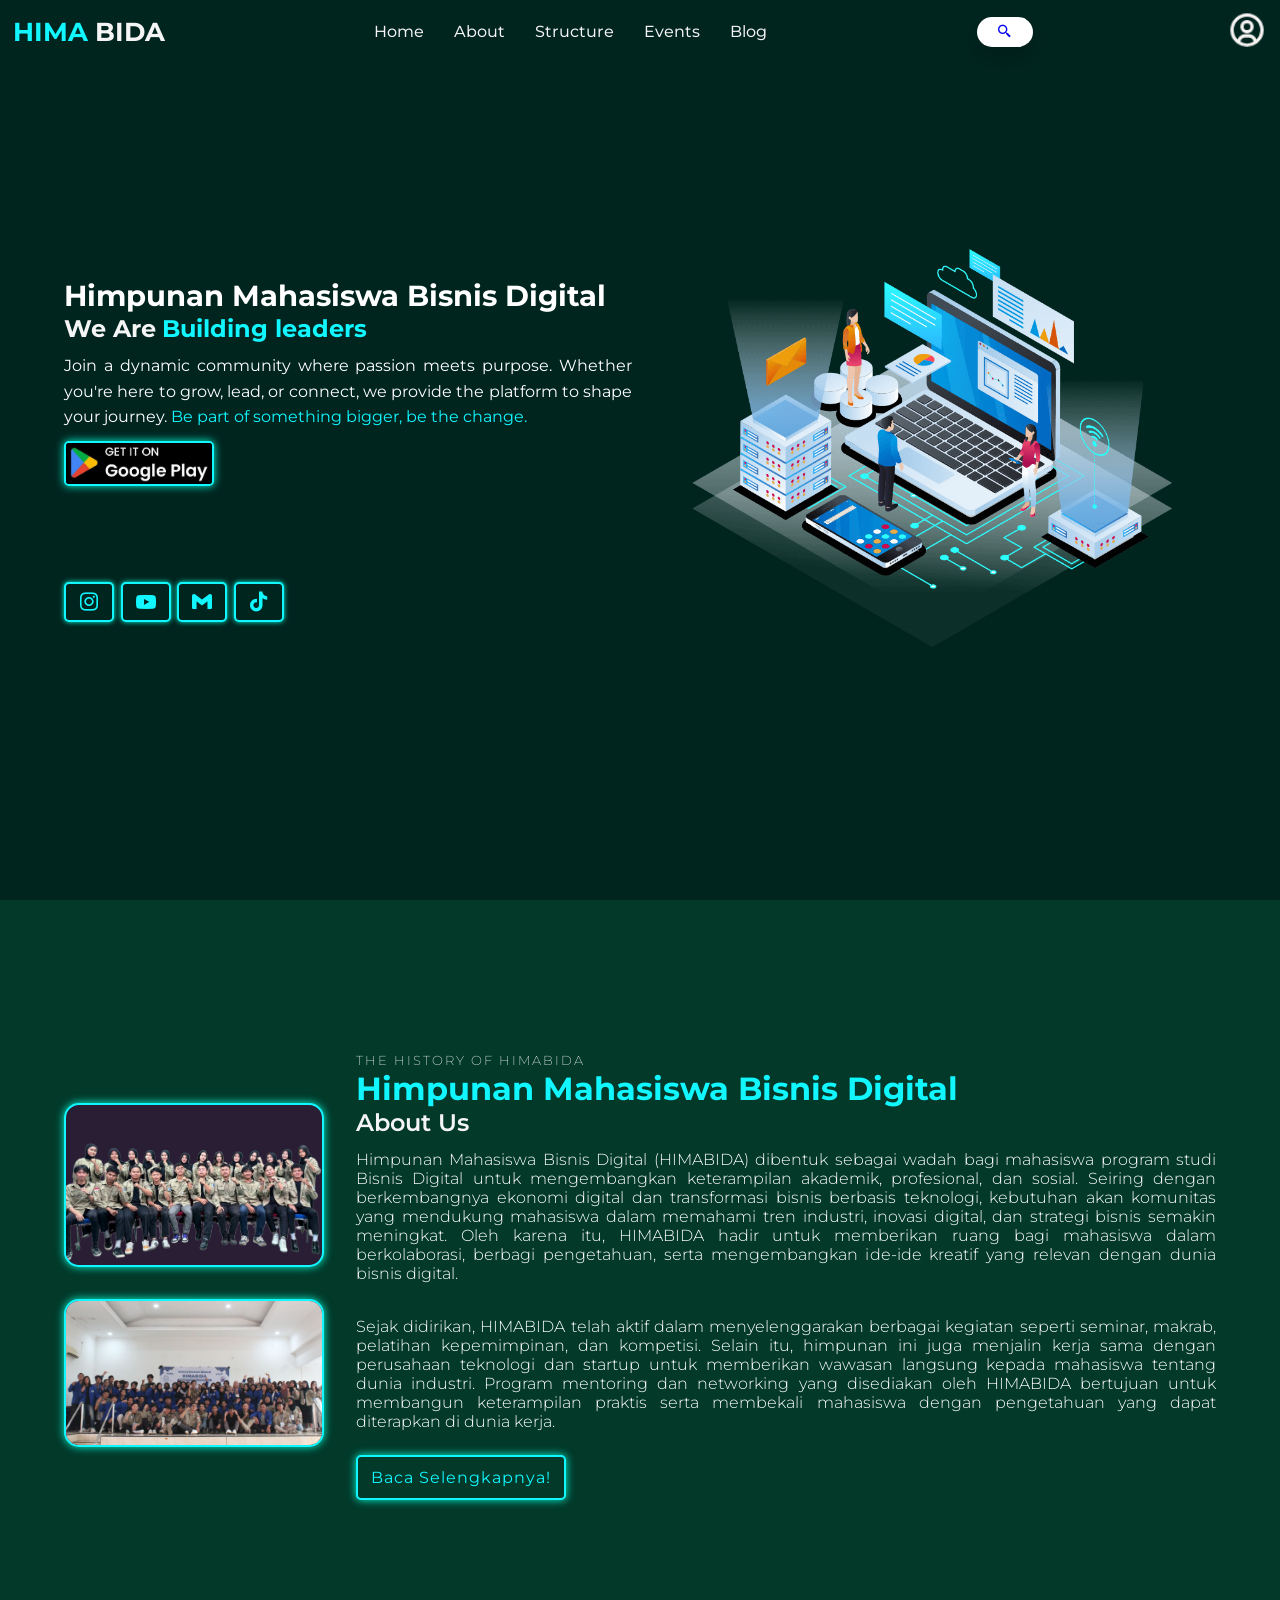
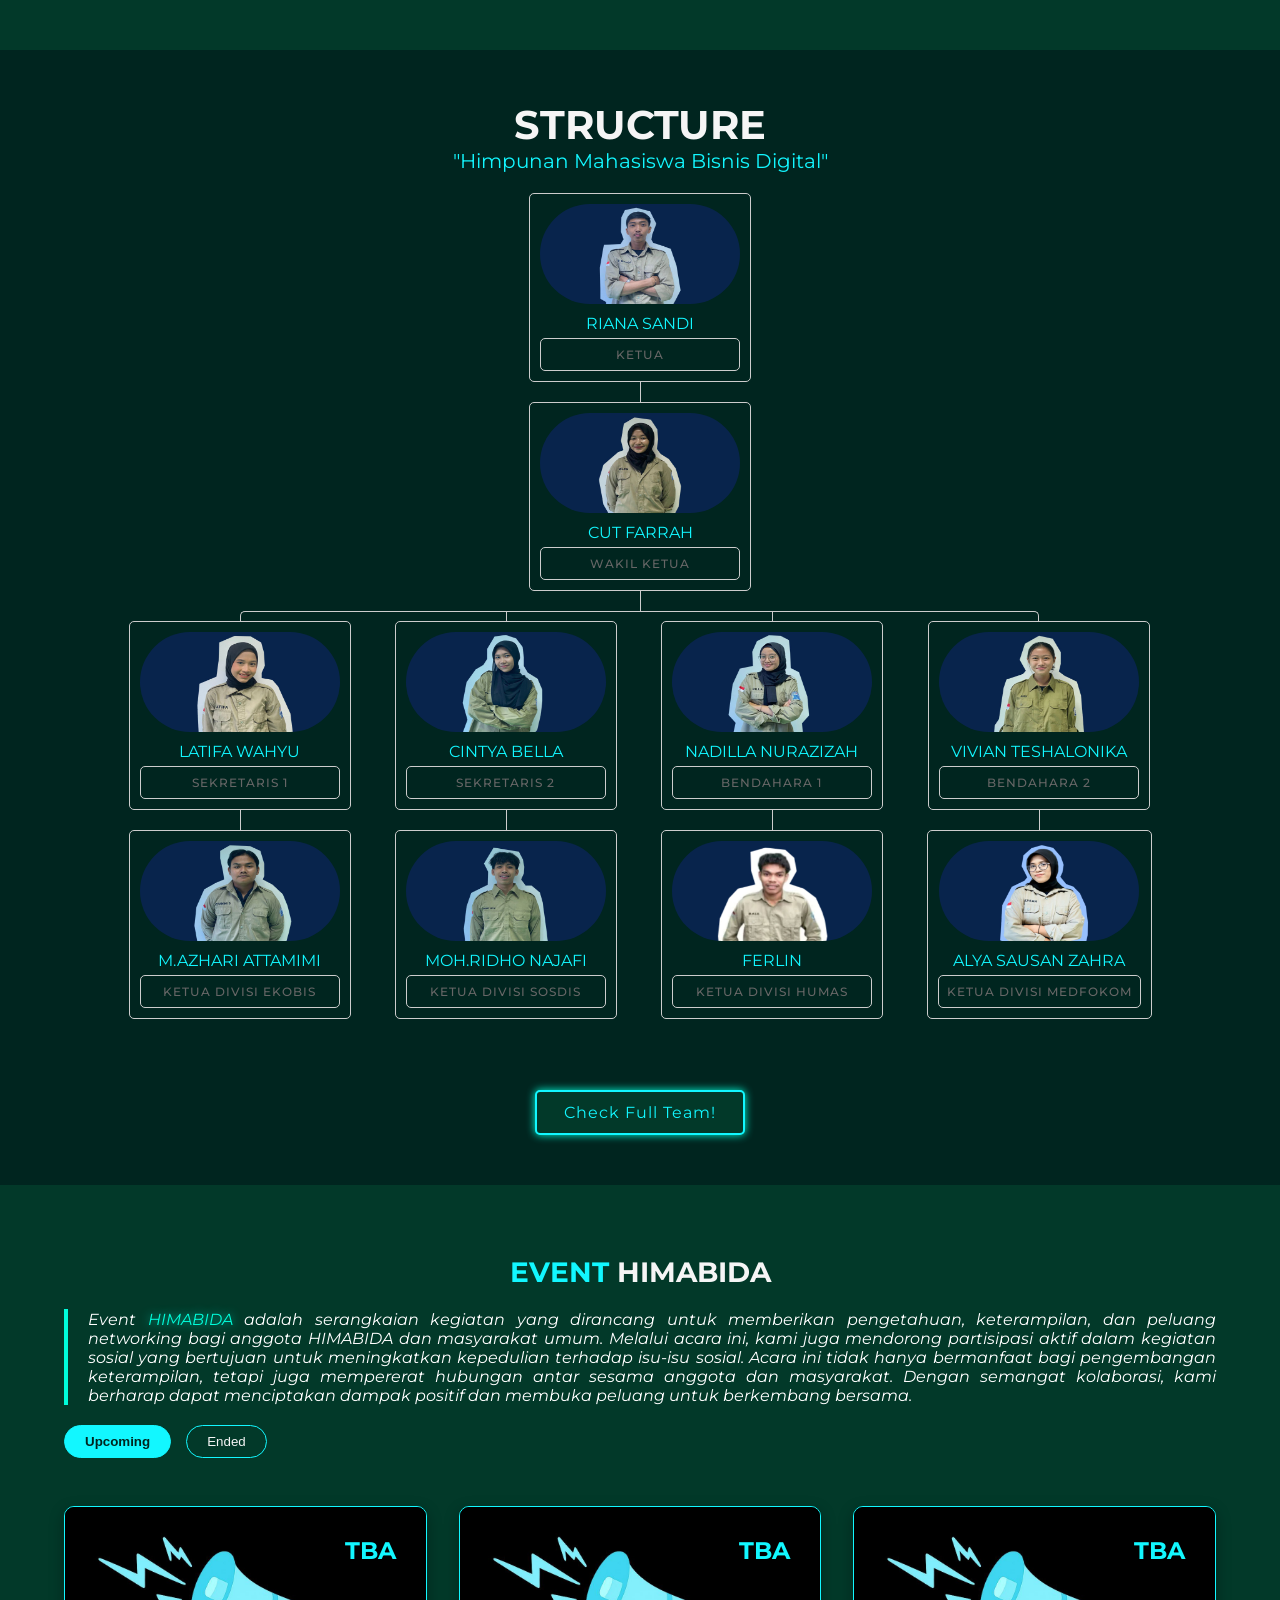
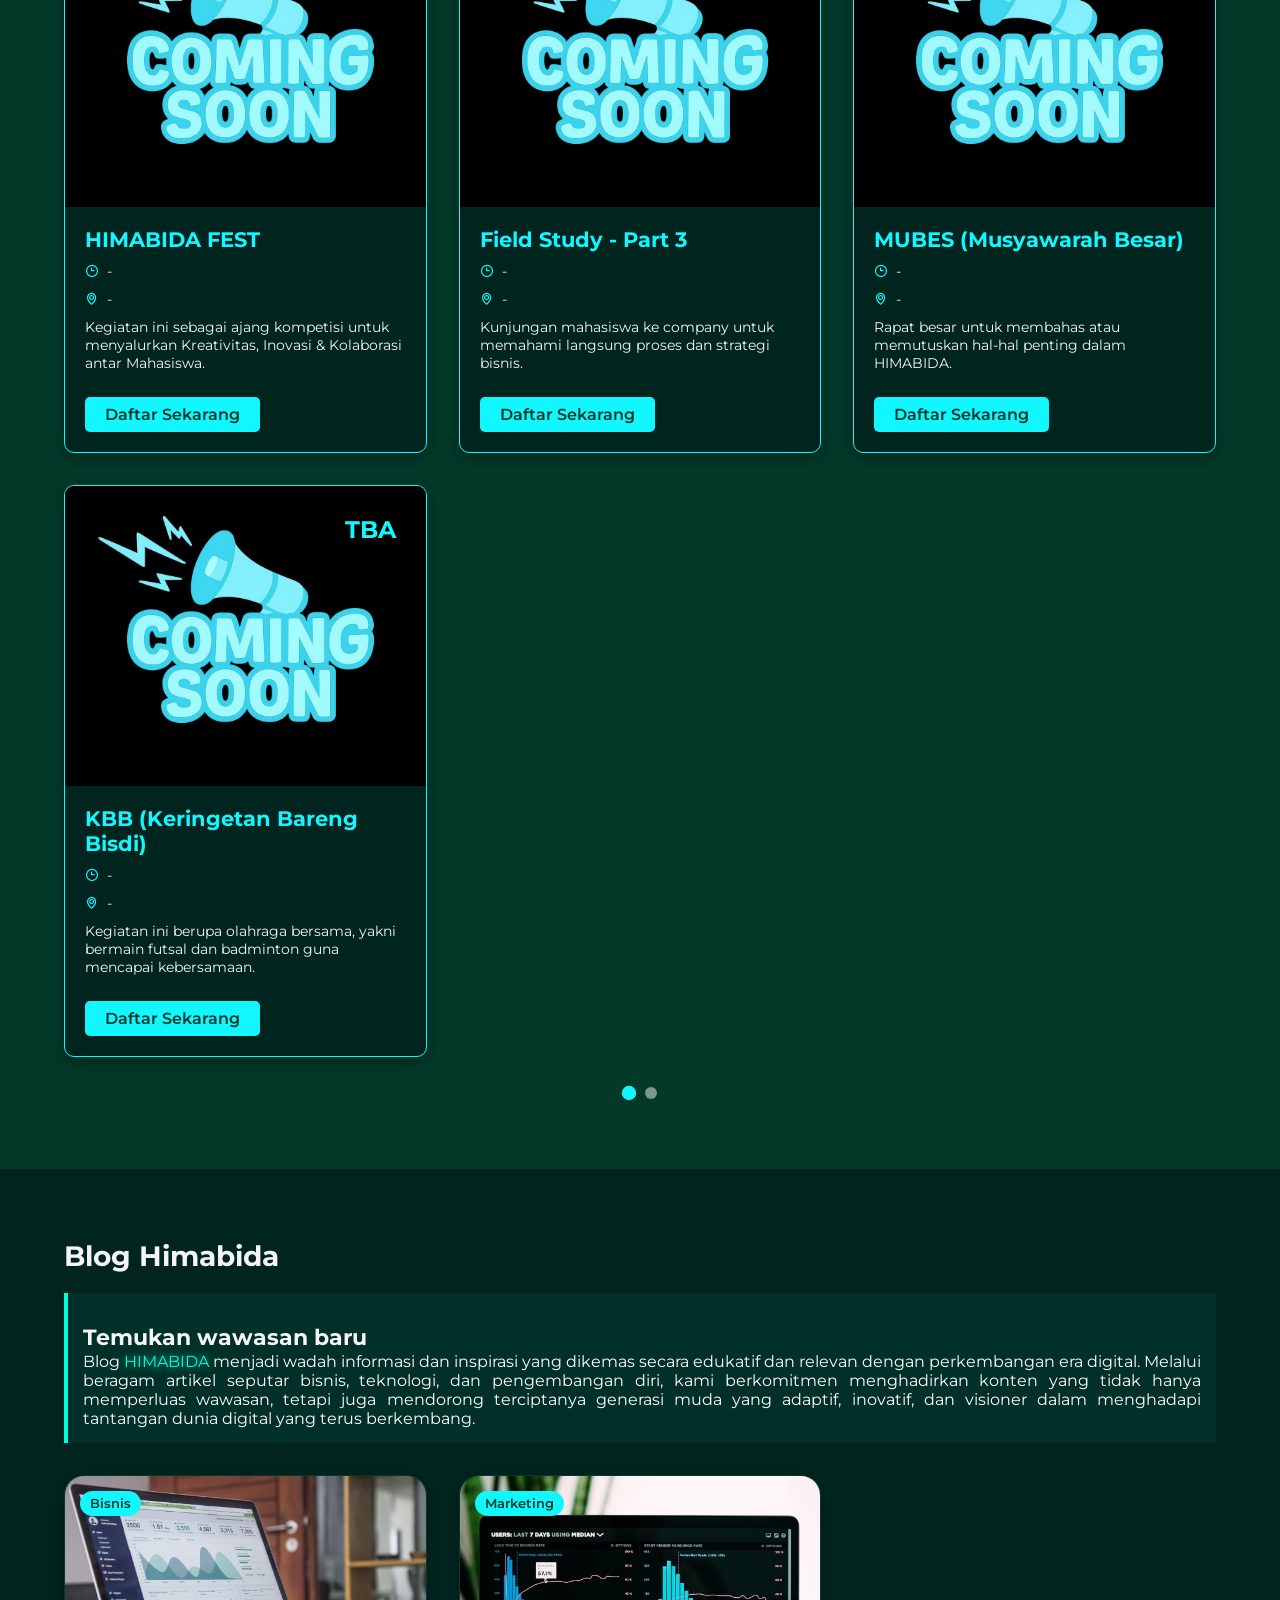
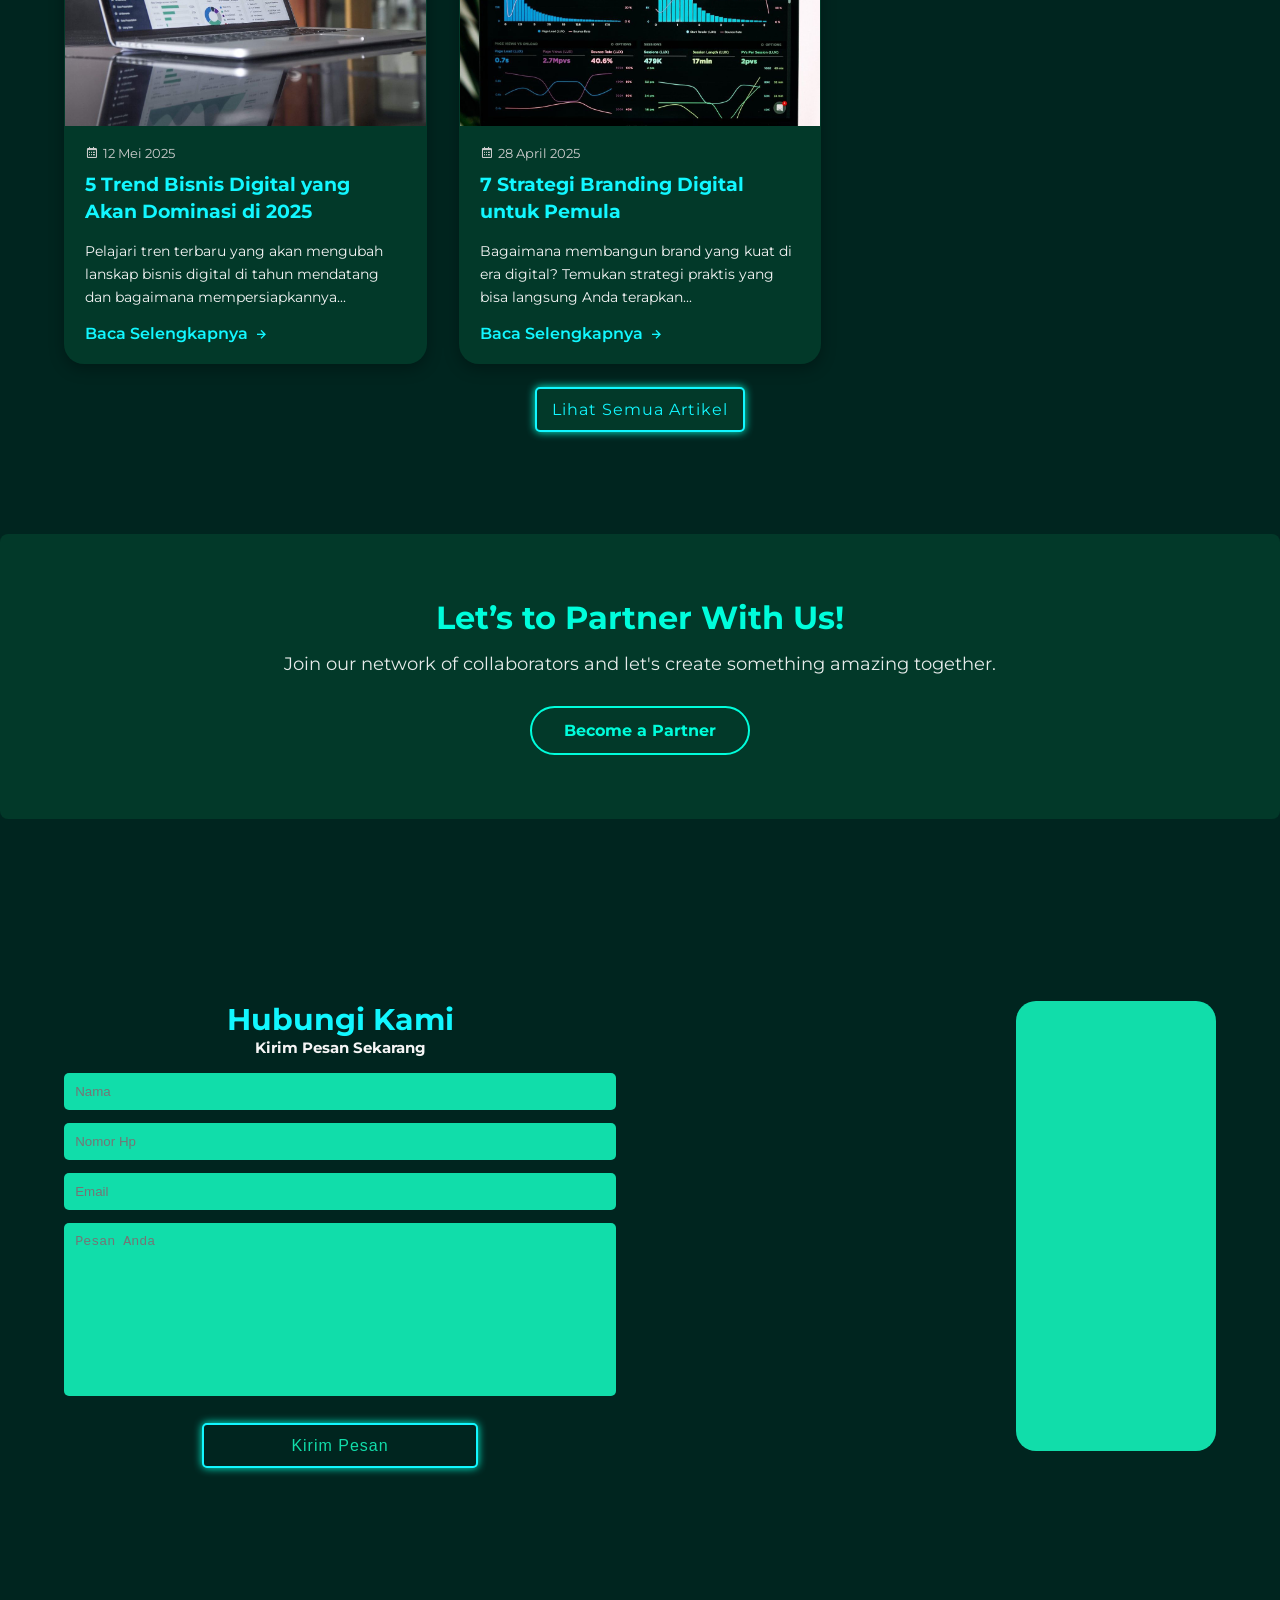
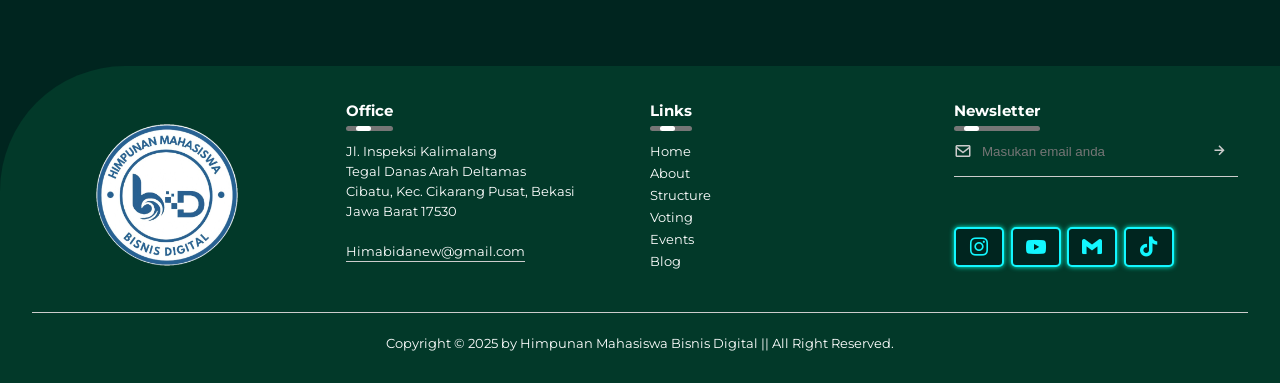
==== index.html @ c771adae "Add files via upload" ====
<!DOCTYPE html>
<html lang="en">
<head>
    <meta charset="UTF-8">
    <meta http-equiv="X-UA-Compatible" content="IE=edge">
    <meta name="viewport" content="width=device-width, initial-scale=1.0">
    <title>HIMDABIDA</title>
    <link rel="stylesheet" href="style.css">
    <link href='https://unpkg.com/boxicons@2.1.4/css/boxicons.min.css' rel='stylesheet'>
</head>
<body>
<!--header site -->
<header>
    <div class="logo"><span>HIMA </span>BIDA</div>
    <ul class="navlist">
        <li><a href="#home">Home</a></li>
        <li><a href="#about"  >About</a></li>
        <li><a href="#structure">Structure</a></li>
        <li><a href="#events"  >Events</a></li>
        <li><a href="#blog">Blog</a></li>
    </ul>
<div class="box">
    <input type="text" placeholder="Search...">
    <a href="#"><i class='bx bx-search-alt-2'></i> </a>
</div>
    
<div class="header-icons">
    <a href="#" id="user-icon"><img src="user.png" alt="User"></a>
    
    <!-- Dropdown Profile -->
    <div id="profile-menu" class="hidden">
        <div class="profile-info">
            <img id="profile-pic" src="default.jpg" alt="Foto Profil">
            <p id="profile-name">Nama</p>
        </div>
        <ul>
            <li><a href="#" id="edit-profile">Edit Profile</a></li>
            <li><a href="#">Help & Support</a></li>
            <li><a href="#" id="logout">Logout</a></li>
        </ul>
    </div>
</div>
        <div class="bx bx-menu" id="menu-icon"> </div>
</header>



<!-- home section ------------------------- ------------------------------------------>
<section id="home" class="home">
    <div class="home-content">
        <h1>Himpunan Mahasiswa Bisnis Digital</h1>
        <div class="change-text">
            <h3>We Are</h3>
              <h3>
                 <span class="word"> Creatingy &nbsp; impact </span>
                 <span class="word">Building&nbsp;leaders</span>
                 <span class="word"> Empowering &nbsp; students </span>
              </h3>
             
        </div>
        <p class="text-justify">Join a dynamic community where passion meets purpose. Whether you're here to grow, lead, or connect, we provide the platform to shape your journey.   
        <span> Be part of something bigger, be the change. </span> </p>
          

             <div class ="btn-box">
                <a href="https://canva.com" class="btn">   <img src="playstore.jpg" height=50px alt=""> </a>
                
            </div>

             <div class="social-icons">
                <a href="https://www.instagram.com/himabisnisdigital_upb?igsh=OXZ3MHpvdno1eXpp"><i class='bx bxl-instagram'></i></a>
                <a href="https://m.youtube.com/@bisnisdigitalupbofficial"><i class='bx bxl-youtube'></i></a>
                <a href="#"><i class='bx bxl-gmail' ></i></a>
                <a href="https://www.tiktok.com/@himabidaupb?_t="><i class='bx bxl-tiktok' ></i></a>
            </div>  
        </div>  
            <div class="home-img">
                <div class="img-box">
                    <img src="hero-img.png">
                </div>  

       
     </section>
     <!--login-->
     <div class="account-form">
        
        <div id="close-form" class='bx bx-x' > 
           
        </div>
       

       

        <div class="buttons">
            <div >
                <img src="hima.jpg" height="100px" width="100%" style="height: 150px;">
            </div>    
            <h1 class="bton active login-btn">login</h1>
            <h1 class="bton register-btn">register</h1> 
        </div>
       <!-- Form Login -->
       <form class="login-form active" id="loginForm" onsubmit="handleLogin(event)">
        <h3>Login Now</h3>
        <input type="email" id="login-email" placeholder="Masukkan email anda" class="box" style="color: black;">
        <input type="password" id="login-nim" placeholder="Masukkan NIM anda" class="box" style="color: black;">
        <button type="submit" class="bton">Login Now</button>
    </form>
    
    <!-- Form Register -->
    <form class="register-form" id="registerForm" onsubmit="handleRegister(event)">
        <h3>Register Now</h3>
        <input type="text" id="register-nama" placeholder="Masukkan nama anda" class="box" style="color: black;">
        <input type="email" id="register-email" placeholder="Masukkan email anda" class="box" style="color: black;">
        <input type="password" id="register-nim" placeholder="Masukkan NIM anda" class="box" style="color: black;">
        <button type="submit" class="bton">Register Now</button>
    </form>

        


    </div>
<!-- about section -------------------------------------------------------------------->
<section id="about" class="about">
    <div class="img-about">
        <div class="about-gallery"> 
        <div class="port-box">
            <div class="port-image">
                <img src="about (2).png" alt="">
            </div>
            <div class="port-content">
                <h3>HIMABIDA</h3>
                <p>
                    "Himpunan Mahasiswa Bisnis Digital" 
                </p>
                <a href="#"><i class='bx bx-link-external'></i></a>
            </div>
        </div>
        <div class="port-box">
            <div class="port-image">
                <img src="hima1.jpg" alt="">
            </div>
            <div class="port-content">
                <h3>HIMABIDA</h3>
                <p>
                    "Himpunan Mahasiswa Bisnis Digital" 
                </p>
                <a href="#"><i class='bx bx-link-external'></i></a>
            </div>
        </div>
        </div>
    </div>

    <div class="about-content">
        <span>The history of HIMABIDA</span>
        <h2>Himpunan Mahasiswa Bisnis Digital</h2>
            <h3>About Us</h3>
            <p class="text-justify"> Himpunan Mahasiswa Bisnis Digital (HIMABIDA) dibentuk sebagai wadah bagi mahasiswa program studi Bisnis Digital untuk mengembangkan keterampilan akademik, profesional, dan sosial. Seiring dengan berkembangnya ekonomi digital dan transformasi bisnis berbasis teknologi, kebutuhan akan komunitas yang mendukung mahasiswa dalam memahami tren industri, inovasi digital, dan strategi bisnis semakin meningkat. Oleh karena itu, HIMABIDA hadir untuk memberikan ruang bagi mahasiswa dalam berkolaborasi, berbagi pengetahuan, serta mengembangkan ide-ide kreatif yang relevan dengan dunia bisnis digital.<p>
            <p class="text-justify"> Sejak didirikan, HIMABIDA telah aktif dalam menyelenggarakan berbagai kegiatan seperti seminar, makrab, pelatihan kepemimpinan, dan kompetisi. Selain itu, himpunan ini juga menjalin kerja sama dengan perusahaan teknologi dan startup untuk memberikan wawasan langsung kepada mahasiswa tentang dunia industri. Program mentoring dan networking yang disediakan oleh HIMABIDA bertujuan untuk membangun keterampilan praktis serta membekali mahasiswa dengan pengetahuan yang dapat diterapkan di dunia kerja.</p>
        <div class="btn-box">
            <a href="about.html" class="btnbox">Baca Selengkapnya!</a>
        </div>
    </div>
</section>

<!-- structure section ------------------------- ------------------------------------------>
<section id="structure" class="structure">
        <div class="structure-content" style="text-align: center;" height="500px">
            <h3>STRUCTURE</h3>
            <span>
                "Himpunan Mahasiswa Bisnis Digital"
            </span>
           
        </div>
    </div>
    <div class="tree">
        <ul>
            <li><a href="#"> <img src="ketua.jpg" alt=""><P>RIANA SANDI</P><span>Ketua</span> </a> 
                <ul>
                    <li><a href="#"> <img src="wakil.jpg" alt=""><P>CUT FARRAH</P><span>Wakil Ketua</span> </a> 
                        <ul>
                            <li><a href="#"> <img src="Sekretaris 1.jpg" alt=""><P> LATIFA WAHYU</P><span>Sekretaris 1</span> </a> 
                                <ul>
                                    <li><a href="#"> <img src="EKOBIS.jpg" alt=""><P>M.AZHARI ATTAMIMI</P><span>Ketua Divisi Ekobis</span> </a> </li>
                                 </ul>
                            </li>
                            <li><a href="#"> <img src="Sekretaris 2.jpg" alt=""><P>CINTYA BELLA</P><span>Sekretaris 2</span> </a> 
                                <ul>
                                    <li><a href="#"> <img src="SOSDIS.jpg" alt=""><P>MOH.RIDHO NAJAFI</P><span>Ketua Divisi Sosdis</span> </a> </li>
                                </ul>
                            </li>
                            <li><a href="#"> <img src="Bendahara1.jpg" alt=""><P>NADILLA NURAZIZAH</P><span>Bendahara 1</span> </a> 
                                <ul>
                                    <li><a href="#"> <img src="HUMAS.jpg" alt=""><P>FERLIN</P><span>Ketua Divisi Humas</span> </a> </li>
                                </ul>
                            </li>
                            <li><a href="#"> <img src="Bendahara2.jpg" alt=""><P>VIVIAN TESHALONIKA</P><span>Bendahara 2</span> </a>  
                                <ul>
                                    <li><a href="#"> <img src="MEDFOKOMS.jpg" alt=""><P>ALYA SAUSAN ZAHRA</P><span>Ketua Divisi Medfokom</span> </a> </li>
                                </ul>
                            </li>
                           
                        </ul>
                        
                    </li>
                </ul>
             </li>
        </ul>
    </div>
    <div class="btn-box" style="justify-content: center; width: 100%;">
        <a href="team.html" class="btnbox" >Check Full Team!</a>
    </div>

</section>
<!-- events section -->
<section id="events" class="events" style="background: #023929; padding: 70px 5%;">
    <div class="events-content">
        <h3 style="font-size: 28px; text-align: center;"><span>EVENT </span>HIMABIDA</h3>
       
        
         <!-- Animated Description Text -->
         <div id="animated-description" class="blockquote-style" style="padding-top:1px;"></div>
         <!-- Event Tabs -->
         <div class="event-tabs" style="margin-top: 20px;">
             <button class="tab-btn active" data-tab="upcoming">Upcoming</button>
             <button class="tab-btn" data-tab="ended">Ended</button>
         </div>
 
         <!-- Rest of your existing event cards and content... -->
         
     </div>
 
     <style>
         #animated-description span {
             color: #ffffff;
             font-size: 1rem;
             transition: all 0.8s ease;
             position: relative;
         }
         
         #animated-description span.active {
             color: #00fddb;
             text-shadow: 0 0 10px rgba(0, 253, 219, 0.7);
         }

         .blockquote-style {
    border-left: 4px solid #00fddb;
    padding-left: 20px;
    margin: 20px 0;
    text-align: justify;
    font-style: italic;
    position: relative;
}

.blockquote-style::before {
   
    font-size: 3rem;
    color: rgba(0, 253, 219, 0.2);
    position: absolute;
    left: 10px;
    top: -15px;
}
     </style>
 
     <script>
         // Your existing rotating words script can stay here
         
         // Add this for the animated description
         document.addEventListener('DOMContentLoaded', function() {
             const fullText = 'Event HIMABIDA adalah serangkaian kegiatan yang dirancang untuk memberikan pengetahuan, keterampilan, dan peluang networking bagi anggota HIMABIDA dan masyarakat umum. Melalui acara ini, kami juga mendorong partisipasi aktif dalam kegiatan sosial yang bertujuan untuk meningkatkan kepedulian terhadap isu-isu sosial. Acara ini tidak hanya bermanfaat bagi pengembangan keterampilan, tetapi juga mempererat hubungan antar sesama anggota dan masyarakat. Dengan semangat kolaborasi, kami berharap dapat menciptakan dampak positif dan membuka peluang untuk berkembang bersama.';
             
             const container = document.getElementById('animated-description');
             const words = fullText.split(' ');
             
             // Render all words
             words.forEach(word => {
                 const span = document.createElement('span');
                 span.textContent = word + ' ';
                 container.appendChild(span);
             });
             
             const wordElements = container.querySelectorAll('span');
             let currentIndex = 0;
             
             function highlightWord() {
                 // Reset all words
                 wordElements.forEach(word => {
                     word.classList.remove('active');
                 });
                 
                 // Highlight current word
                 if (currentIndex < wordElements.length) {
                     wordElements[currentIndex].classList.add('active');
                 }
                 
                 // Move to next word
                 currentIndex = (currentIndex + 1) % wordElements.length;
                 
                 // Adjust speed here (2000ms = 2 seconds per word)
                 setTimeout(highlightWord, 1000);
             }
             
             // Start animation after 1 second
             setTimeout(highlightWord, 1000);
         });
     </script>

        <!-- Event Slider Container -->
        <div class="events-slider-container">
            <!-- Upcoming Events -->
            <div class="events-slider upcoming active">
                <div class="events-container">
                    <!-- Event Card 1 -->
                    <div class="event-card">
                        <div class="event-img">
                            <img src="Coming.jpg" alt="Seminar Digital Marketing">
                            <div class="event-date">
                                <span>TBA</span>
                              
                            </div>
                        </div>
                        <div class="event-info">
                            <h3>HIMABIDA FEST</h3>
                            <p><i class='bx bx-time'></i> - </p>
                            <p><i class='bx bx-map'></i> - </p>
                            <p>Kegiatan ini sebagai ajang kompetisi untuk menyalurkan Kreativitas, Inovasi & Kolaborasi antar Mahasiswa.</p>
                            <a href="#" class="btn-event">Daftar Sekarang</a>
                        </div>
                    </div>

                    <!-- Event Card 2 -->
                    <div class="event-card">
                        <div class="event-img">
                            <img src="Coming.jpg" alt="Makrab HIMABIDA">
                            <div class="event-date">
                                <span>TBA</span>
                             
                            </div>
                        </div>
                        <div class="event-info">
                            <h3>Field Study - Part 3</h3>
                            <p><i class='bx bx-time'></i> - </p>
                            <p><i class='bx bx-map'></i> - </p>
                            <p>Kunjungan mahasiswa ke company untuk memahami langsung proses dan strategi bisnis.</p>
                            <a href="#" class="btn-event">Daftar Sekarang</a>
                        </div>
                    </div>

                    <!-- Event Card 3 -->
                    <div class="event-card">
                        <div class="event-img">
                            <img src="Coming.jpg" alt="Workshop E-Commerce">
                            <div class="event-date">
                                <span>TBA</span>
                              
                            </div>
                        </div>
                        <div class="event-info">
                            <h3>MUBES (Musyawarah Besar)</h3>
                            <p><i class='bx bx-time'></i> - </p>
                            <p><i class='bx bx-map'></i> - </p>
                            <p>Rapat besar untuk membahas atau memutuskan hal-hal penting dalam HIMABIDA.</p>
                            <a href="#" class="btn-event">Daftar Sekarang</a>
                        </div>
                    </div>
                

                    <!-- Event Card 6 -->
                    <div class="event-card">
                        <div class="event-img">
                            <img src="Coming.jpg" alt="Workshop E-Commerce">
                            <div class="event-date">
                                <span>TBA</span>
                            
                            </div>
                        </div>
                        <div class="event-info">
                            <h3>KBB (Keringetan Bareng Bisdi)</h3>
                            <p><i class='bx bx-time'></i> - </p>
                            <p><i class='bx bx-map'></i> - </p>
                            <p>Kegiatan ini berupa olahraga bersama, yakni bermain futsal dan badminton guna mencapai kebersamaan.</p>
                            <a href="#" class="btn-event">Daftar Sekarang</a>
                        </div>
                    </div>
                </div>
            </div>
            

            
<!-- Ended Events -->
<div class="events-slider ended">
    <div class="events-container">
        <!-- Event Card 4 -->
        <div class="event-card">
            <div class="event-img">
                <img src="Kbb.jpg" alt="Webinar Fintech">
                <div class="event-date">
                    <span>12</span>
                    <span>Okt</span>
                </div>
            </div>
            <div class="event-info">
                <h3>KBB (Keringetan Bareng Bisdi)</h3>
                <p><i class='bx bx-time'></i> 14:00 - 17:00 WIB</p>
                <p><i class='bx bx-map'></i> GOR Isal, Taman Sentosa, Cikarang</p>
                <p>Kegiatan ini berupa olahraga bersama, yakni bermain futsal dan badminton guna mencapai kebersamaan.</p>
                <a href="#" class="btn-event ended-btn">Lihat Kegiatan</a>
            </div>
        </div>

        <!-- Event Card 5 -->
        <div class="event-card">
            <div class="event-img">
                <img src="Ecobook.jpg" alt="Pelatihan Public Speaking" width="100%">
                <div class="event-date">
                    <span>28</span>
                    <span>Jul</span>
                </div>
            </div>
            <div class="event-info">
                <h3>Litbook & Ecopark</h3>
                <p><i class='bx bx-time'></i> 15:00 WIB - Selesai</p>
                <p><i class='bx bx-map'></i> Meikarta Centra Park</p>
                <p>Melakukan Kegiatan seperti Membaca Buku, Membuat Konten, Pinik Bersama, Jalan-jalan Sore.</p>
                <a href="#" class="btn-event ended-btn">Lihat Kegiatan</a>
            </div>
        </div>

        <!-- Event Card 6 -->
        <div class="event-card">
            <div class="event-img">
                <img src="3B.jpg" alt="Lomba Bisnis Plan">
                <div class="event-date">
                    <span>9</span>
                    <span>Mar</span>
                </div>
            </div>
            <div class="event-info">
                <h3>3B (Batal Bareng Bisdig)</h3>
                <p><i class='bx bx-time'></i> 15:00 WIB - Selesai</p>
                <p><i class='bx bx-map'></i> Kampoeng Seafood Sejati. Jl. Puspa Raya</p>
                <p>Kegiatan ini berupa Buka bareng bersama untuk menjalin silaturahmi antar Mahasiswa Bisnis Digital</p>
                <a href="#" class="btn-event ended-btn">Lihat Kegiatan</a>
            </div>
        </div>
        <!-- Event Card 7 -->
        <div class="event-card">
            <div class="event-img">
                <img src="Makrab.jpg" alt="Lomba Bisnis Plan">
                <div class="event-date">
                    <span>Sept</span>
                    <span>2024</span>
                </div>
            </div>
            <div class="event-info">
                <h3>Makrab (Malam Keakraban)</h3>
                <p><i class='bx bx-time'></i> Tanggal 28 - 29 September</p>
                <p><i class='bx bx-map'></i> Villa CH 91 Tropis</p>
                <p>Celebration Of Digital Business - Rayakan, Akrabkan, Kobarkan Kebersamaan untuk memperkuat persaudaraan.</p>
                <a href="#" class="btn-event ended-btn">Lihat Kegiatan</a>
            </div>
        </div>
    </div>
</div>

<!-- Slider Dots -->
<div class="slider-dots" style="text-align: center; margin-top: 30px;">
    <span class="dot active" data-slide="0"></span>
    <span class="dot" data-slide="1"></span>
</div>
</div>
</div>
</section>

<!-- blog section -->
<section id="blog" class="blog" style="background: #00251f; padding: 70px 5%;">
    <div class="blog-content">
        <h1 style="font-size: 28px;">Blog Himabida</h1>
         
        <blockquote style="
        border-left: 4px solid #00fddb;
        padding: 15px;
        background: rgba(0, 253, 219, 0.05);
        margin: 20px 0;
        text-align: justify;
        font-style: normal;
    ">
        <div class="change-text" style="font-size: 19px; margin-top: 15px;">
            <h3>Temukan wawasan baru</h3>
            <h3>
                <span class="word">untuk&nbsp;mengembangkan&nbsp;bisnismu</span>
                <span class="word">tentang&nbsp;dunia&nbsp;digital</span>
                <span class="word">dan&nbsp;inspirasi&nbsp;terkini</span>
            </h3>
        </div>
        <p class="text-justify animated-text" style="padding-top:1px;"></p>
    </blockquote>
    
    <style>
        .animated-text span {
            color: white;
            transition: all 0.8s ease;
            position: relative;
        }
        .animated-text span.active {
            color: #00fddb;
            text-shadow: 0 0 10px rgba(0, 253, 219, 0.7);
        }
    </style>
    
    <script>
        document.addEventListener('DOMContentLoaded', function() {
            const fullText = 'Blog HIMABIDA menjadi wadah informasi dan inspirasi yang dikemas secara edukatif dan relevan dengan perkembangan era digital. Melalui beragam artikel seputar bisnis, teknologi, dan pengembangan diri, kami berkomitmen menghadirkan konten yang tidak hanya memperluas wawasan, tetapi juga mendorong terciptanya generasi muda yang adaptif, inovatif, dan visioner dalam menghadapi tantangan dunia digital yang terus berkembang.';
            const container = document.querySelector('.animated-text');
            const words = fullText.split(' ');
    
            // Render all words
            words.forEach(word => {
                const span = document.createElement('span');
                span.textContent = word + ' ';
                container.appendChild(span);
            });
    
            const wordElements = container.querySelectorAll('span');
            let currentIndex = 0;
    
            function highlightWord() {
                // Reset all words
                wordElements.forEach(word => {
                    word.classList.remove('active');
                });
    
                // Highlight current word
                if (currentIndex < wordElements.length) {
                    wordElements[currentIndex].classList.add('active');
                }
    
                // Move to next word
                currentIndex = (currentIndex + 1) % wordElements.length;
    
                // Adjust speed (1000ms = 1 second per word)
                setTimeout(highlightWord, 1000);
            }
    
            // Start animation
            setTimeout(highlightWord, 1000);
        });
    </script>
        
        <div class="blog-container">
            <!-- Blog Post 1 -->
            <div class="blog-card">
                <div class="blog-img">
                    <img src="blog1.jpg" alt="Trend Bisnis Digital 2025">
                    <div class="blog-category">Bisnis</div>
                </div>
                <div class="blog-info">
                    <span class="blog-date"><i class='bx bx-calendar'></i> 12 Mei 2025</span>
                    <h3>5 Trend Bisnis Digital yang Akan Dominasi di 2025</h3>
                    <p>Pelajari tren terbaru yang akan mengubah lanskap bisnis digital di tahun mendatang dan bagaimana mempersiapkannya...</p>
                    <a href="#" class="btn-blog">Baca Selengkapnya <i class='bx bx-right-arrow-alt'></i></a>
                </div>
            </div>

            <!-- Blog Post 2 -->
            <div class="blog-card">
                <div class="blog-img">
                    <img src="blog2.jpg" alt="Tips Branding Digital">
                    <div class="blog-category">Marketing</div>
                </div>
                <div class="blog-info">
                    <span class="blog-date"><i class='bx bx-calendar'></i> 28 April 2025</span>
                    <h3>7 Strategi Branding Digital untuk Pemula</h3>
                    <p>Bagaimana membangun brand yang kuat di era digital? Temukan strategi praktis yang bisa langsung Anda terapkan...</p>
                    <a href="#" class="btn-blog">Baca Selengkapnya <i class='bx bx-right-arrow-alt'></i></a>
                </div>
            </div>

            <!-- Blog Post 3 -->
            <div class="blog-card">
                <div class="blog-img">
                    <img src="blog3.jpg" alt="Kisah Sukses Startup">
                    <div class="blog-category">Inspirasi</div>
                </div>
                <div class="blog-info">
                    <span class="blog-date"><i class='bx bx-calendar'></i> 15 April 2025</span>
                    <h3>Kisah Sukses Startup Lokal yang Go International</h3>
                    <p>Belajar dari perjalanan startup lokal yang berhasil menembus pasar global dan apa rahasia kesuksesan mereka...</p>
                    <a href="#" class="btn-blog">Baca Selengkapnya <i class='bx bx-right-arrow-alt'></i></a>
                </div>
            </div>
        </div>

        <div class="btn-box" style="justify-content: center; width: 100%;">
            <a href="#" class="btnbox">Lihat Semua Artikel</a>
        </div>
    </div>
</section>

<!-- ===== COLLABORATION SECTION ===== -->
<section style="
    background: #023929;
    color: white;
    text-align: center;
    padding: 4rem 1rem;
    margin: 2rem 0;
    border-radius: 8px;
">
    <div style="
        max-width: 800px;
        margin: 0 auto;
    ">
        <h2 style="
            font-size: 2rem;
            margin-bottom: 1rem;
            color: #00fddb;
            font-weight: 700;
        ">Let’s to Partner With Us!</h2>
        <p style="
            font-size: 1.1rem;
            margin-bottom: 2rem;
            opacity: 0.9;
        ">Join our network of collaborators and let's create something amazing together.</p>
        <a href="partnership.html" style="
            display: inline-block;
            background: transparent;
            color: #00fddb;
            padding: 0.8rem 2rem;
            border-radius: 50px;
            text-decoration: none;
            font-weight: bold;
            border: 2px solid #00fddb;
            transition: all 0.3s;
        " 
        onmouseover="this.style.background='#00fddb'; this.style.color='#023929'" 
        onmouseout="this.style.background='transparent'; this.style.color='#00fddb'">Become a Partner</a>
    </div>
</section>
<!-- Contact section ------------------------------------------------------------------->
 
<section id="contact" class="contant">
    <div class="main-text" style="text-align: center;" height="500px">
        <span style="font-size: 30px; font-weight: bold; ">Hubungi Kami</span>
        <h2 style="font-size: 15px ; font-weight: bold;">Kirim Pesan Sekarang</h2>
    
    <form method="post" name="wpu-contact-form" action=""class="scroll-top">
        
        <input type="text" placeholder="Nama" name="nama">
        <input type="text" placeholder="Nomor Hp" name="number" id="number">
        <input type="email" placeholder="Email" name="email" id="email">
        <textarea name="pesan" id="pesan" cols="30" rows="10" placeholder="Pesan Anda" name="pesan"></textarea>
        <div class="btn-box formBtn"> 
            <button type="submit" onclick="sendMessage(event)" action="https://script.google.com/macros/s/AKfycbwICW7CVt6Uc9RXhobYfdwmrfg15lGI1g2HPicViIfHhbormwor5fjDPgPlO5fGMXKA/exec" class="btn btn-primary d-none btn-kirim" >Kirim Pesan</button>

        </div>
            
        
    </form>
</div>
    <div class="map-container">
        <div class="mapBg" style="text-align: center;" height="500px"> </div>
            <div class="map"> 
                <iframe src="https://www.google.com/maps/embed?pb=!1m18!1m12!1m3!1d3965.5351963636826!2d107.16658007355592!3d-6.324611661884165!2m3!1f0!2f0!3f0!3m2!1i1024!2i768!4f13.1!3m3!1m2!1s0x2e699b0c08ad8d01%3A0x2b18001d1b1371f9!2sUNIVERSITAS%20PELITA%20BANGSA!5e0!3m2!1sid!2sid!4v1742002149578!5m2!1sid!2sid" width="400" height="300" style="border:0;" allowfullscreen="" loading="lazy" referrerpolicy="no-referrer-when-downgrade"></iframe>
            </div>
        
        
    </div>
</section>


<!-- footer website -->
<footer>
    <div class="row">
        <div class="col">
            <img src="hima2.png"   style="height: 150px; width: 150px; margin-left: 50px;
            margin-top: 19px;" class="hima" >
        
        </div>
        <div class="col">
            <h3>Office <div class="underline"><span></span></div></h3>
            <p>Jl. Inspeksi Kalimalang</p>
            <p>Tegal Danas Arah Deltamas</p>
            <p>Cibatu, Kec. Cikarang Pusat, Bekasi </p>
            <p>Jawa Barat 17530</p>
            <p class="email-id">Himabidanew@gmail.com</p>
        </div>

        
        <div class="col">
            <h3>Links<div class="underline"><span></span></div></h3>
            <ul>
                <li><a href="#home">Home</a></li>
                <li><a href="#about">About</a></li>
                <li><a href="#structure">Structure</a></li>
                <li><a href="#voting">Voting</a></li>
                <li><a href="#events">Events</a></li>
                <li><a href="#blog">Blog</a></li>
            </ul>
 
        </div>

        <div class="col">
           
            <h3>Newsletter <div class="underline"><span></span></div></h3>
            <form onsubmit="showAlert(event)" style=" padding-bottom: 15px;
            display: flex;
            align-items: center;
            justify-content: space-between;
            border-bottom: 1px solid #ccc;
            margin-bottom: 50px;">
                <i class='bx bx-envelope'></i>
                <input type="email" placeholder="Masukan email anda" required>
                <button type="submit" ><i class='bx bx-right-arrow-alt'></i></i></button>
            </form>
            <div class="social-icons" style="margin-top: 1rem;">
                <a href="https://www.instagram.com/himabisnisdigital_upb?igsh=OXZ3MHpvdno1eXpp"><i class='bx bxl-instagram'></i></a>
                <a href="https://m.youtube.com/@bisnisdigitalupbofficial"><i class='bx bxl-youtube'></i></a>
                <a href="#"><i class='bx bxl-gmail' ></i></a>
                <a href="https://www.tiktok.com/@himabidaupb?_t="><i class='bx bxl-tiktok' ></i></a>
            </div>  
            
        </div>
    </div>
    <hr>
    <p class="copyright">Copyright &copy; 2025 by Himpunan Mahasiswa Bisnis Digital || All Right Reserved.</p>
 </footer>
 <script src="script.js"></script>
 <script src="https://cdn.jsdelivr.net/npm/sweetalert2@10"></script>
 <script src="https://unpkg.com/sweetalert/dist/sweetalert.min.js"></script>
 <script>
 // Menampilkan & Menyembunyikan Form Login/Register
 document.querySelector(".login-btn").addEventListener("click", function() {
     document.querySelector(".login-form").classList.add("active");
     document.querySelector(".register-form").classList.remove("active");
 });
 
 document.querySelector(".register-btn").addEventListener("click", function() {
     document.querySelector(".register-form").classList.add("active");
     document.querySelector(".login-form").classList.remove("active");
 });
 
 document.addEventListener("DOMContentLoaded", function () {
    let user = localStorage.getItem("loggedInUser");
    let userIcon = document.getElementById("user-icon");
    let profileMenu = document.getElementById("profile-menu");

    if (user) {
        user = JSON.parse(user);
        document.getElementById("profile-name").innerText = user.nama;
        userIcon.src = "profile.png"; // Ubah icon ke foto profile
        userIcon.addEventListener("click", function () {
            profileMenu.classList.toggle("active");
        });
    } else {
        userIcon.addEventListener("click", function () {
            document.querySelector(".account-form").classList.add("active");
        });
    }

    document.getElementById("close-form").addEventListener("click", function () {
        document.querySelector(".account-form").classList.remove("active");
    });

    document.getElementById("logout").addEventListener("click", function () {
        localStorage.removeItem("loggedInUser");
        location.reload();
    });
});

 if (!localStorage.getItem("users")) {
     localStorage.setItem("users", JSON.stringify([]));
 }
 
 // Fungsi Register
 function handleRegister(event) {
     event.preventDefault();
 
     let nama = document.getElementById("register-nama").value.trim();
     let email = document.getElementById("register-email").value.trim();
     let nim = document.getElementById("register-nim").value.trim();
 
     if (!nama || !email || !nim) {
         alert("Semua kolom harus diisi!");
         return;
     }
 
     let users = JSON.parse(localStorage.getItem("users"));
 
     if (users.some(user => user.email === email)) {
         alert("Email sudah terdaftar!");
         return;
     }
 
     users.push({ nama, email, nim });
     localStorage.setItem("users", JSON.stringify(users));
 
     alert("Registrasi berhasil! Silakan login.");
     document.getElementById("registerForm").reset();
     document.querySelector(".login-form").classList.add("active");
     document.querySelector(".register-form").classList.remove("active");
 }
 
 // Fungsi Login
 function handleLogin(event) {
     event.preventDefault();
 
     let emailInput = document.getElementById("login-email").value.trim();
     let nimInput = document.getElementById("login-nim").value.trim();
 
     let users = JSON.parse(localStorage.getItem("users"));
 
     let user = users.find(u => u.email === emailInput && u.nim === nimInput);
 
     if (user) {
         localStorage.setItem("loggedInUser", JSON.stringify(user));
         alert("Login berhasil! Selamat datang, " + user.nama);
         window.location.href = "index.html"; // Redirect ke dashboard
     } else {
         alert("Login gagal! Periksa kembali email dan NIM Anda.");
     }
 }
</script> 


    
    <script>
        const scriptURL = 'https://script.google.com/macros/s/AKfycbyM26AxkD1h_OLtQ-Vk44ByWuuFT9zpJojL2vBIBk-MFiudJMhYnOK3WTVr-__r-R7RBg/exec';
        const form = document.forms['wpu-contact-form']


        function sendMessage(event) {
      event.preventDefault(); // Mencegah refresh halaman

      // Ambil nilai input
      let number = document.getElementById("number").value.trim();
      let email = document.getElementById("email").value.trim();

      // Cek apakah nomor HP atau email kosong
      if (number === "" || email === "") {
          swal({
              title: "Gagal!",
              text: "Nomor HP dan Email harus diisi.",
              icon: "error",
          });
          return; // Hentikan proses jika ada input yang kosong
      }

      // Jika semua input terisi, lanjutkan pengiriman data
      fetch(scriptURL, { method: 'POST', body: new FormData(form) })
          .then(response => {
              swal({
                  title: "Berhasil!",
                  text: "Pesan Anda telah dikirim.",
                  icon: "success",
              }).then(() => {
                  form.reset(); // Reset form setelah alert ditutup
              });
          })
          .catch(error => {
              swal({
                  title: "Gagal!",
                  text: "Terjadi kesalahan saat mengirim pesan.",
                  icon: "error",
              });
          });
  }

    

       
      </script>

      <script>
  function showAlert(event) {
    event.preventDefault(); // Mencegah form melakukan submit (refresh halaman)

    swal({
      title: "Successfully",
      text: "Terimakasih sudah mengaktifkan newsletter kami!",
      icon: "success",
    });
  }
</script>
</body>
</html>
---- style.css ----
@import url('https://fonts.googleapis.com/css2?family=Montserrat:wght@100;200;300;400;500;600;700;800;900&display=swap');

*{
    padding: 0;
    margin: 0;
    box-sizing: border-box;
    list-style: none;
    scroll-behavior: smooth;
    text-decoration: none;
}

:root{
    --text-color:#f5f5f5;
    --hover-color:#12f7ff;
    --bg-color:#1daf;
    --secon-bg-color:#023929;
    --big-font:2.5rem;
    --norma-font:2rem;
    --neon-box-shadow:0 0 .5rem #00fddb;
    --h2-font:3rem;
    --font-neon-text-shadow:0 0 10px rgba(0, 119, 255, 0.8),
    0 0 20px rgba(0, 119, 255, 0.8),
    0 0 30px rgba(0, 119, 255, 0.8),
    0 0 40px rgba(0, 119, 255, 0.8),
    0 0 70px rgba(0, 119, 255, 0.8),
    0 0 80px rgba(0, 119, 255, 0.8),
    0 0 100px rgba(0, 119, 255, 0.8),
    0 0 150px rgba(0, 119, 255, 0.8),
}

body{
    font-family: "Montserrat",sans-serif;
    background-color: #00251f;
    color: var(--text-color);
}

.bton{
    display: inline-block;
    margin-top: .7rem;
    padding: .5rem .5rem;
    font-size: 1rem;
    background: #f0fdfa;
    color: #0eb582;
    cursor: pointer;
    text-transform: capitalize;

    &:hover{
        background:#0eb582;
        color: white;
    }
}

header{
    position: fixed;
    top: 0;
    left: 0;
    z-index: 1000;
    border-radius: 1px solid transparent;
    display: flex;
    align-items: center;
    justify-content: space-between;
    width: 100%;
    padding: 10px 1%;
    grid-gap: 1rem;
}

header.sticky{
    background: #023929;
    border-bottom: 1px solid var(--secon-bg-color);
    padding: 10px 1%;
}

.container{
    width: 90%;
    max-width: 800px;
    margin: 0 auto;
    padding: 20px;
}



.logo{
    font-size: 26px;
    font-weight: 700;
    letter-spacing: 1x;
}
span{
    color: var(--hover-color);
}

.navlist{
    display: flex;
}
.navlist a{
    color: var(--text-color); 
    font-weight: 450;
    padding: 10px 15px;
}
.navlist a.active{
    color: var(--hover-color);
}

.navlist a:hover{
    color: var(--hover-color);
    text-shadow: 0 0 10px #00251f,
    0 0 20px #00251f,
    0 0 30px #00251f,
    0 0 40px #00251f,
    0 0 70px #00251f,
    0 0 80px #00251f,
    0 0 100px #00251f,
    0 0 150px #00251f,
}

#menu-icon{
    font-size: 1.8rem;
    z-index: 10001;
    cursor: pointer;
    margin-left: 25px;
    background: var(--hover-color);
    border-radius: 3px;
    color: var(--secon-bg-color);
   display: none;
}

.box{
    height: 30px;
    display: flex;
    cursor: pointer;
    padding: 10px 20px;
    background: white;
    border-radius: 30px;
    align-items: center;
    box-shadow: 0 10px 25px rgba(0,0,0,.2);
}

.box:hover input{
    width: 70px;
}

.box input{
    width: 0;
    outline: none;
    border: none;
    font-weight: 500;
    transition: 0.8s;
    background: transparent;
}

.box a .fast{
    color: #1daf;
    font-size: 18px;
}

.header-icon i{
    margin-left: 10px;
    font-size: 24px;
    color: var(--text-color);
    transition: all .40s ease;
    margin-right: 15px;
}

section{
    padding: 150px 5%;
}

.home {
    position: relative;
    min-height: 100vh;
    height: 100%;
    width: 100%;
    display: grid;
    background-size: cover;
    background-position: center;
    grid-template-columns: repeat(2,1fr);
    align-items: center;
    grid-gap: 1em;
}

.home-content{
    max-width: 600px;
}

.home-content h1{
    font-size: var(--big-font);
    font-weight: 50; 
    color: white;
    font-size: 29px;
    font-weight: 700;
    letter-spacing: 1x;
}
.change-text{
    font-size: 1.3rem;
    font-weight: 600;
}

.change-text h3{
    display: inline-flex;
    margin: 0;
    vertical-align: top;
}

.change-text h3 .word{
    position: absolute;
    display: flex;
    opacity: 0;
}

.change-text h3 .word .letter{
    transform-origin: center center 15px ;
}

.change-text h3 .word .letter.out{
    transform: rotateX(90deg);
    transition: 0.5s cubic-bezier(0.6,0,0.7,0.2);
}

.change-text h3 .word .letter.in{
    transition: 1s ease;
}

.change-text h3 .word .letter.behind{
    transform: rotateX(-90deg);
}

.text-justify{
    text-align: justify;
    padding-top: 10px;
}

.home-content p{
    color: white;
    line-height: 1.6;
}

.btn-box{
    display: flex;
    justify-content: space-between;
    margin-top: 2%;
    width: 320px;
    height: 45px;
}

.btn-box .btn{
    display: inline-flex;
    justify-content: center;
    align-items: center;
    width: 150px;
    height: 100%;
    background: #00251f;
    color: var(--bg-color);
    font-size: 1rem;
    letter-spacing: 1px;
    font-weight: 100px;
    transition: .6s;
    box-shadow: var(--neon-box-shadow);
    border-radius: 5px;
    position: relative;overflow: hidden;
    z-index: 1;
    border: 2px solid var(--hover-color);
}

.btn:hover{
    color: var(--secon-bg-color);
}

.btn:before{
    content: "";
    position: absolute;
    top: 0;
    left: 0;
    background: var(--bg-color);
    width: 0;
    height: 100%;
    z-index: -1;
    transition: .4s;
}

.btn:hover::before{
    width: 100%;
}

.btn:nth-child(2){
    background: var(--bg-color);
    color: var(--hover-color);
}
.btn:nth-child(2):hover{
    color: var(--bg-color);
}

.btn:nth-child(2):before{
    background: var(--hover-color);
}

.social-icons{
    margin-top: 6rem;
    display: flex;
    justify-content: space-between;
    width: 220px;
    height: 40px;
}

.social-icons a{
    display: inline-flex;
    width: 50px;
    height: 100%;
    justify-content: center;
    align-items: center;
    background: #00251f;
    color: var(--hover-color);
    border: 2px solid var(--hover-color);
    transition: .6s;
    box-shadow: 0 0 0.3rem #00fddb;
    border-radius: 5px;
    position: relative;
    z-index: 1;
    overflow: hidden;
}

.social-icons a i{
    font-size: 1.5rem;
}

.social-icons a:hover{
    color: var(--secon-bg-color);
}

.social-icons a::before{
    content: "";
    position: absolute;
    left: 0;
    top: 0;
    width: 0;
    height: 100%;
    background: var(--hover-color);
    transition: .6s;
    z-index: -1;
}

.social-icons a:hover:before{
    width: 100%;
}


.home-img{
    position: relative;
}

.img-box{
    text-align: center;
    animation: moveUpDown 2s infinite alternate ease-in-out;
}

.img-box img{
    width: 100%;
    max-width: 480px;
    height: auto;
}


.header-icons {
    position: relative;
}

.header-icons img {
    width: 40px;
    cursor: pointer;
}

/* Profile Dropdown */
#profile-menu {
    position: absolute;
    top: 50px;
    right: 0;
    background: red;
    box-shadow: 0px 4px 10px rgba(0, 0, 0, 0.2);
    width: 150px;
    display: none;
    border-radius: 5px;
}

#profile-menu.active {
    display: block;
}

.profile-info {
    display: flex;
    align-items: center;
    padding: 10px;
    border-bottom: 1px solid black;
}

.profile-info img {
    width: 40px;
    height: 40px;
    border-radius: 50%;
}

.profile-info p {
    margin-left: 10px;
    font-weight: bold;
}

#profile-menu ul {
    padding: 10px;
}

#profile-menu ul li {
    padding: 8px;
}

#profile-menu ul li:hover {
    background: green;
}

.account-form{
    position: fixed;
    top: 0; right: -105%;
    width: 35rem;
    background: black;
    display: flex;
    flex-flow: column;
    gap: 2rem;
    justify-content: center;
    height: 100%;
    z-index: 1200;
    padding: 2rem;
    align-items: center;
    transition: 0.3s;

    &.active{
        right: 0;
        box-shadow: 0 0 0 100vw rgba(0,0,0,.8); 
    }

    #close-form{
        position: absolute;
        top: 1.5rem; right: 2rem;
        font-size: 2rem;
        cursor: pointer;
        color: white;
    
    
        &:hover{
            transform: rotate(90deg);
        }
    }

    form{
        border: .1rem solid #0eb582;
        padding: 2rem;
        display: none;

        &.active{
            display: block
        }
        
        h3{
            @include titleText(2.5rem);
            padding-bottom: .5rem;
            text-transform: uppercase;
        }
        .box{
            width: 100%;
            padding: 1.2rem 1.4rem;
            border: .1rem solid #0eb582;
            font-size: 1rem;
            margin: .7rem 0;
        }
        .flex{
            padding: 1rem 0;
            display: flex;
          
            gap: .1rem;
    
            label{
                font-size: .8rem;
                color: #777;
                cursor: pointer;
            }
    
            a{
                font-size: .8rem;
                color:#777 ;
                margin-left: auto;
                
                &:hover{
                    text-decoration: underline;
                    color: green;
                }
            }
        }
        .bton{
            width: 100%;
            cursor: pointer;
    display: block;
    width: 100%;
    padding: 10px;
    text-align: center;
    background: #0eb582;
    color: white;
    border: none;
    margin-top: 10px;
        }
    }
    .buttons .bton{
        margin: .2rem;

    &.active{
        background: #0eb582;
        color: white;
    }
    }
    .hidden {
        display: none;
    }
}


/* about Section css ----------------------------------------------------*/

.about-gallery{
    display: grid;
    grid-template-columns: repeat(auto-fill, minmax(260px , .5fr));
    gap: 2rem;
}

.port-box{
    position: relative;
    border-radius: 15px;
    overflow: hidden;
    background: #291e33;
    display: flex;
    grid-template-rows: 1fr auto;
    align-items: center;
    border: 2px solid var(--hover-color);
    box-shadow: var(--neon-box-shadow);
}

.port-image{
    display: flex;
    align-items: center;
    justify-content: center;
    height: 100%;
    width: 100%;
}

.port-image img{
    width: 100%;
    opacity: .5s;
    height: 100%;
    transition: .5s;
}

.port-content{
    position: absolute;
    bottom: 0;
    left: 0;
    width: 100%;
    height: 100%;
    opacity: 0;
    background: linear-gradient(rgba(0,0,0,.2),#00fddb);
    display: flex;
    align-items: center;
    justify-content: center;
    flex-direction: column;
    text-align: center;
    transition: 0.5s;
    padding: 0.2rem;
}

.port-box:hover .port-content{
    opacity: 1;
}

.port-box:hover .port-content img{
    transform: scale(1.1);
}

.port-content h3{
    font-size: 1.5rem;
    font-weight: 600;
}

.port-content p{
    font-size: .8rem;
    margin: 5px 0 15px 0;
}

.port-content a{
    background: #fff;
    border-radius: 50%;
    display: inline-flex;
    justify-content: center;
    align-items: center;
    width: 50%;
    height: 50px;
    border: 1px solid var(--hover-color);
    outline: 2px soli #fff;
}

.port-content a i{
    font-size: 1.3rem;
    color: var(--secon-bg-color);
}

.about{
    display: flex;
    justify-content: center;
    align-items: center;
    grid-gap: 2em;
    background: var(--secon-bg-color);
}

.about .img-about{
    text-align: center;
    position: relative;
}

.about .img-about img{
    max-width: 400px;
    height: auto;
}

.about-content span{
    color: #fdfdfd;
    font-size: .8rem;
    font-weight: 200;
    letter-spacing: 2px;
    text-transform: uppercase;
}

.about-content h2{
    color: var(--hover-color);
    font-weight: 700;
    font-size: var(--norma-font);
}

.about-content h3{
    font-weight: 600;
    font-size: 1.5rem;
    margin-bottom: 0.2rem;
}

.about-content p{
    color: #fdfdfd;
    font-weight: 300;
    margin-bottom: 1.5rem;
}

.info-about1,
.info-about2,
.info-about3{
    background: var(--bg-color);
    font-size: .5rem;
    position: absolute;
    padding: 10px;
    width: 70px;
    height: 70px;
    border-radius: 69% 31% 66% 34% / 21% 30% 70% 79%;
    display: block;
    box-shadow: var(--neon-box-shadow);
    border: 1px solid var(--hover-color);
    outline: 2px solid var(--bg-color);
    z-index: 100;
    animation: morph 6s linear infinite;
}

.info-about1{
    left: 10%;
    top: 34%;
}

.info-about2{
    left: 61%;
    top: 70%;
}

.info-about3{
    left: 66%;
    top: 15%;
}

.img-about span{
    color: var(--hover-color);
    font-size: 1rem;
    font-weight: 600;
}

.btn-box .btnbox{
    display: inline-flex;
    justify-content: center;
    align-items: center;
    width: 210px;
    height: 100%;
    background:var(--secon-bg-color);
    color: var(--hover-color);
    font-size: 1rem;
    letter-spacing: 1px;
    font-weight: 100px;
    transition: .6s;
    box-shadow: var(--neon-box-shadow);
    border-radius: 5px;
    position: relative;overflow: hidden;
    z-index: 1;
    border: 2px solid var(--hover-color);
}

.btnbox:hover{
    color: black;
}

.btnbox:before{
    content: "";
    position: absolute;
    top: 0;
    left: 0;
    background: var(--hover-color);
    width: 0;
    height: 100%;
    z-index: -1;
    transition: .4s;
}

.btnbox:hover::before{
    width: 100%;
}

.btnbox:nth-child(2){
    background: var(--bg-color);
    color: var(--hover-color);
}
.btnbox:nth-child(2):hover{
    color: var(--bg-color);
}

.btnbox:nth-child(2):before{
    background: var(--hover-color);
}

D
/* About Hero Section */
.about-hero {
    position: relative;
    height: 60vh;
    display: flex;
    align-items: center;
    justify-content: center;
    background: linear-gradient(135deg, #00251f 0%, #023929 100%);
    overflow: hidden;
    padding: 0 5%;
}

.hero-content {
    text-align: center;
    z-index: 2;
}

.hero-content h1 {
    font-size: 3.5rem;
    margin-bottom: 1rem;
    color: white;
}

.hero-content p {
    font-size: 1.2rem;
    color: rgba(255,255,255,0.8);
}

.hero-pattern {
    position: absolute;
    top: 0;
    left: 0;
    width: 100%;
    height: 100%;
    background: url('data:image/svg+xml;utf8,<svg xmlns="http://www.w3.org/2000/svg" viewBox="0 0 100 100" preserveAspectRatio="none"><path fill="rgba(0,253,219,0.05)" d="M0,0 L100,0 L100,100 L0,100 Z" /><path fill="none" stroke="rgba(0,253,219,0.2)" stroke-width="0.5" d="M0,50 L100,50 M50,0 L50,100" /></svg>');
    background-size: 50px 50px;
    opacity: 0.5;
}

/* Timeline Section */
.timeline-section {
    padding: 80px 5%;
    background: #00251f;
}

.timeline-section h2 {
    text-align: center;
    font-size: 2.5rem;
    margin-bottom: 50px;
    color: white;
}

.timeline-section h2 span {
    color: var(--hover-color);
}

.timeline {
    position: relative;
    max-width: 1200px;
    margin: 0 auto;
}

.timeline::after {
    content: '';
    position: absolute;
    width: 6px;
    background-color: var(--hover-color);
    top: 0;
    bottom: 0;
    left: 50%;
    margin-left: -3px;
    border-radius: 10px;
}

.timeline-item {
    padding: 10px 40px;
    position: relative;
    width: 50%;
    box-sizing: border-box;
}

.timeline-item::after {
    content: '';
    position: absolute;
    width: 25px;
    height: 25px;
    right: -12px;
    background-color: var(--hover-color);
    border: 4px solid #00251f;
    top: 15px;
    border-radius: 50%;
    z-index: 1;
}

.timeline-item:nth-child(odd) {
    left: 0;
}

.timeline-item:nth-child(even) {
    left: 50%;
}

.timeline-item:nth-child(even)::after {
    left: -12px;
}

.timeline-content {
    padding: 20px 30px;
    background-color: #023929;
    position: relative;
    border-radius: 6px;
    box-shadow: 0 4px 8px rgba(0,0,0,0.2);
    border-left: 4px solid var(--hover-color);
}

.timeline-content h3 {
    color: var(--hover-color);
    margin-bottom: 10px;
}

.timeline-content p {
    color: rgba(255,255,255,0.8);
    line-height: 1.6;
}

/* Program Studi Section */
.prodi-section {
    padding: 80px 5%;
    background: #023929;
}

.prodi-tabs {
    display: flex;
    justify-content: center;
    margin-bottom: 30px;
    flex-wrap: wrap;
    gap: 10px;
}

.prodi-tab {
    padding: 12px 25px;
    background: transparent;
    color: white;
    border: 1px solid var(--hover-color);
    border-radius: 30px;
    cursor: pointer;
    transition: all 0.3s ease;
    font-weight: 500;
}

.prodi-tab.active {
    background: var(--hover-color);
    color: #00251f;
    font-weight: 600;
}

.prodi-tab:hover:not(.active) {
    background: rgba(0, 253, 219, 0.1);
}

.tab-content {
    display: none;
    animation: fadeIn 0.5s ease;
    color: white;
}

.tab-content.active {
    display: block;
}

.tab-content h3 {
    color: var(--hover-color);
    margin-bottom: 20px;
    font-size: 1.8rem;
}

.tab-content p {
    line-height: 1.8;
    margin-bottom: 20px;
}

.why-choose {
    margin-top: 40px;
}

.why-choose h3 {
    text-align: center;
    margin-bottom: 30px;
}

.reasons-grid {
    display: grid;
    grid-template-columns: repeat(auto-fit, minmax(300px, 1fr));
    gap: 30px;
}

.reason-card {
    background: rgba(0,0,0,0.2);
    padding: 30px;
    border-radius: 10px;
    border: 1px solid rgba(0,253,219,0.2);
    transition: all 0.3s ease;
    text-align: center;
}

.reason-card:hover {
    transform: translateY(-5px);
    box-shadow: var(--neon-box-shadow);
    border-color: var(--hover-color);
}

.reason-card i {
    font-size: 3rem;
    color: var(--hover-color);
    margin-bottom: 20px;
}

.reason-card h4 {
    font-size: 1.3rem;
    margin-bottom: 10px;
    color: white;
}


.vision-mission-grid {
    display: grid;
    grid-template-columns: repeat(auto-fit, minmax(300px, 1fr));
    gap: 30px;
    margin-bottom: 30px;
}

.vision-card, .mission-card {
    background: rgba(0,0,0,0.2);
    padding: 30px;
    border-radius: 10px;
    border: 1px solid rgba(0,253,219,0.2);
}

.vision-card h3, .mission-card h3 {
    color: var(--hover-color);
    margin-bottom: 15px;
    font-size: 1.5rem;
}

.mission-card ul {
    padding-left: 20px;
}

.mission-card li {
    margin-bottom: 10px;
    line-height: 1.6;
}

.motto-card {
    background: rgba(0,0,0,0.2);
    padding: 30px;
    border-radius: 10px;
    border: 1px solid rgba(0,253,219,0.2);
    text-align: center;
}

.motto-card h3 {
    color: var(--hover-color);
    margin-bottom: 10px;
}

.motto-card p {
    font-size: 1.5rem;
    font-style: italic;
    color: var(--hover-color);
}

.goals-grid {
    display: grid;
    grid-template-columns: repeat(auto-fit, minmax(300px, 1fr));
    gap: 30px;
}

.goals-card, .targets-card {
    background: rgba(0,0,0,0.2);
    padding: 30px;
    border-radius: 10px;
    border: 1px solid rgba(0,253,219,0.2);
}

.goals-card h3, .targets-card h3 {
    color: var(--hover-color);
    margin-bottom: 15px;
    font-size: 1.5rem;
}

.goals-card ul, .targets-card ul {
    padding-left: 20px;
}

.goals-card li, .targets-card li {
    margin-bottom: 10px;
    line-height: 1.6;
}

.career-grid {
    display: grid;
    grid-template-columns: repeat(auto-fit, minmax(250px, 1fr));
    gap: 30px;
    margin-top: 30px;
}

.career-card {
    background: rgba(0,0,0,0.2);
    padding: 30px;
    border-radius: 10px;
    border: 1px solid rgba(0,253,219,0.2);
    text-align: center;
    transition: all 0.3s ease;
}

.career-card:hover {
    transform: translateY(-5px);
    box-shadow: var(--neon-box-shadow);
    border-color: var(--hover-color);
}

.career-card i {
    font-size: 3rem;
    color: var(--hover-color);
    margin-bottom: 20px;
}

.career-card h4 {
    font-size: 1.3rem;
    margin-bottom: 10px;
    color: white;
}

/* Accreditation Section */
.accreditation-section {
    padding: 80px 5%;
    background: #00251f;
}

.accreditation-section h2 {
    text-align: center;
    font-size: 2.5rem;
    margin-bottom: 50px;
    color: white;
}

.accreditation-section h2 span {
    color: var(--hover-color);
}

.accreditation-cards {
    display: grid;
    grid-template-columns: repeat(auto-fit, minmax(300px, 1fr));
    gap: 30px;
    max-width: 1200px;
    margin: 0 auto;
}

.accreditation-card {
    background: #023929;
    padding: 30px;
    border-radius: 10px;
    text-align: center;
    transition: all 0.3s ease;
    border: 1px solid transparent;
}

.accreditation-card:hover {
    transform: translateY(-5px);
    box-shadow: var(--neon-box-shadow);
    border-color: var(--hover-color);
}

.accreditation-card i {
    font-size: 3rem;
    color: var(--hover-color);
    margin-bottom: 20px;
}

.accreditation-card h3 {
    font-size: 1.3rem;
    margin-bottom: 10px;
    color: white;
}

.accreditation-card p {
    margin-bottom: 20px;
    color: rgba(255,255,255,0.8);
}

.download-btn {
    display: inline-block;
    padding: 10px 20px;
    background: var(--hover-color);
    color: #00251f;
    border-radius: 5px;
    font-weight: 600;
    transition: all 0.3s ease;
}

.download-btn:hover {
    background: #00fddb;
    color: #00251f;
}

/* Animations */
@keyframes fadeIn {
    from { opacity: 0; transform: translateY(20px); }
    to { opacity: 1; transform: translateY(0); }
}

/* Responsive */
@media (max-width: 768px) {
    .timeline::after {
        left: 31px;
    }
    
    .timeline-item {
        width: 100%;
        padding-left: 70px;
        padding-right: 25px;
    }
    
    .timeline-item::after {
        left: 18px;
    }
    
    .timeline-item:nth-child(even) {
        left: 0;
    }
    
    .hero-content h1 {
        font-size: 2.5rem;
    }
    
    .prodi-tabs {
        flex-direction: column;
        align-items: center;
    }
    
    .prodi-tab {
        width: 100%;
        text-align: center;
    }
}
/* structure Section css ----------------------------------------------------*/
.structure{
    padding: 50px 5%;
}
.structure-content{
    max-width: 100%;
    align-items: center;

    h3{
        font-size: 40px;
    }

    span{
        font-size: 20px;
    }
}


.tree {
	width: 100%;
	height: auto;
	text-align: center;
}

.tree p {
	color: var(--hover-color);
    margin-bottom: 5px;
}
.tree ul {
	padding-top: 20px;
	position: relative;
	transition: .5s;
}
.tree li {
	display: inline-table;
	text-align: center;
	list-style-type: none;
	position: relative;
	padding: 10px;
	transition: .5s;
}
.tree li::before, .tree li::after {
	content: '';
	position: absolute;
	top: 0;
	right: 50%;
	border-top: 1px solid #ccc;
	width: 51%;
	height: 10px;
}
.tree li::after {
	right: auto;
	left: 50%;
	border-left: 1px solid #ccc;
}
.tree li:only-child::after, .tree li:only-child::before {
	display: none;
}
.tree li:only-child {
	padding-top: 0;
}
.tree li:first-child::before, .tree li:last-child::after {
	border: 0 none;
}
.tree li:last-child::before {
	border-right: 1px solid #ccc;
	border-radius: 0 5px 0 0;
	-webkit-border-radius: 0 5px 0 0;
	-moz-border-radius: 0 5px 0 0;
}
.tree li:first-child::after {
	border-radius: 5px 0 0 0;
	-webkit-border-radius: 5px 0 0 0;
	-moz-border-radius: 5px 0 0 0;
}
.tree ul ul::before {
	content: '';
	position: absolute;
	top: 0;
	left: 50%;
	border-left: 1px solid #ccc;
	width: 0;
	height: 20px;
}
.tree li a {
	border: 1px solid #ccc;
	padding: 10px;
	display: inline-grid;
	border-radius: 5px;
	text-decoration-line: none;
	border-radius: 5px;
	transition: .5s;
}
.tree li a img {
	width:200px;
	height: 100px;
	margin-bottom: 10px !important;
	border-radius: 100px;
	margin: auto;
}
.tree li a span {
	border: 1px solid #ccc;
	border-radius: 5px;
	color: #666;
	padding: 8px;
	font-size: 12px;
	text-transform: uppercase;
	letter-spacing: 1px;
	font-weight: 500;
}
/*Hover-Section*/
.tree li a:hover, .tree li a:hover i, .tree li a:hover span, .tree li a:hover+ul li a {
	background: #c8e4f8;
	color: #000;
	border: 1px solid #94a0b4;
}
.tree li a:hover+ul li::after, .tree li a:hover+ul li::before, .tree li a:hover+ul::before, .tree li a:hover+ul ul::before {
	border-color: #94a0b4;
}

.swiper{
    width: 100%;
    margin-top: 8%;
  }
  
  .swiper-wrapper{
    width: 100%;
    height: 30em;
    display: flex;
    align-items: center;
  }
  
  .card{
    width: 20em;
    height: 90%;
    background-color: var(--bg-color);
    border-radius: 2em;
    box-shadow: 0 0 2em rgba(0, 0, 0, .2);
    padding: 2em 1em;
  
    display: flex;
    align-items: center;
    flex-direction: column;
  
    margin: 0 2em;
  }
  
  .swiper-slide:not(.swiper-slide-active){
    filter: blur(1px);
  }
  
  .card__image{
    width: 10em;
    height: 20em;
    border-radius: 50%;
    border: 5px solid var(--color);
    padding: 3px;
  }
  
  .card__image img{
    width: 100%;
    height: 100%;
    border-radius: 50%;
    object-fit: cover;
  }
  
  .card__content{
    display: flex;
    align-items: center;
    flex-direction: column;
  }
  
  .card__title{
    font-size: 1.5rem;
    font-weight: 500;
    position: relative;
    top: .2em;
  }
  
  .card__name{
    color: var(--color);
  }
  
  .card__text{
    text-align: justify;
    font-size: 1.1rem;
    margin: 1em 0;
  }
  
  .card__btn{
    background-color: var(--color);
    color: red;
    font-size: 1rem;
    text-transform: uppercase;
    font-weight: 600;
    border: none;
    padding: .5em;
    border-radius: .5em;
    margin-top: .5em;
    cursor: pointer;
  }


/* Events Section */
.events-container {
    display: grid;
    grid-template-columns: repeat(auto-fill, minmax(300px, 1fr));
    gap: 2rem;
    margin-top: 3rem;
}

.event-card {
    background: #00251f;
    border-radius: 10px;
    overflow: hidden;
    box-shadow: 0 5px 15px rgba(0,0,0,0.3);
    transition: transform 0.3s ease;
    border: 1px solid var(--hover-color);
}

.event-card:hover {
    transform: translateY(-10px);
    box-shadow: var(--neon-box-shadow);
}

.event-img {
    position: relative;
    height: 300px;
    overflow: hidden;
}

.event-img img {
    width: 100%;
    height: 100%;
    object-fit: cover;
    transition: transform 0.5s ease;
}

.event-card:hover .event-img img {
    transform: scale(1.1);
}

.event-date {
    position: absolute;
    top: 20px;
    right: 20px;
    background: rgba(0,0,0,0.7);
    color: white;
    padding: 10px;
    border-radius: 5px;
    text-align: center;
    line-height: 1.2;
}

.event-date span:first-child {
    font-size: 1.5rem;
    font-weight: bold;
    display: block;
}

.event-info {
    padding: 20px;
}

.event-info h3 {
    color: var(--hover-color);
    margin-bottom: 10px;
    font-size: 1.3rem;
}

.event-info p {
    color: #f5f5f5;
    margin-bottom: 10px;
    font-size: 0.9rem;
    display: flex;
    align-items: center;
}

.event-info i {
    margin-right: 8px;
    color: var(--hover-color);
}

.btn-event {
    display: inline-block;
    margin-top: 15px;
    padding: 8px 20px;
    background: var(--hover-color);
    color: var(--secon-bg-color);
    border-radius: 5px;
    font-weight: 600;
    transition: all 0.3s ease;
}

.btn-event:hover {
    background: #00fddb;
    color: #00251f;
}

/* Animasi Card */
.event-card, .blog-card {
    opacity: 0;
    transform: translateY(50px);
    transition: opacity 0.5s ease, transform 0.5s ease;
}

.event-card.show-card, .blog-card.show-card {
    opacity: 1;
    transform: translateY(0);
}

/* Event Tabs */
.event-tabs {
    display: flex;
    gap: 15px;
    margin-bottom: 20px;
}

.tab-btn {
    padding: 8px 20px;
    background: transparent;
    color: #f5f5f5;
    border: 1px solid var(--hover-color);
    border-radius: 20px;
    cursor: pointer;
    transition: all 0.3s ease;
}

.tab-btn.active {
    background: var(--hover-color);
    color: #00251f;
    font-weight: 600;
}

.tab-btn:hover:not(.active) {
    background: rgba(0, 253, 219, 0.1);
}

/* Slider Dots */
.slider-dots {
    display: flex;
    justify-content: center;
    gap: 10px;
}

.dot {
    width: 12px;
    height: 12px;
    border-radius: 50%;
    background: #f5f5f5;
    opacity: 0.5;
    cursor: pointer;
    transition: all 0.3s ease;
}

.dot.active {
    background: var(--hover-color);
    opacity: 1;
    transform: scale(1.2);
}

/* Ended Button */
.btn-event.ended-btn {
    background: #555;
}

.btn-event.ended-btn:hover {
    background: #777;
    color: #f5f5f5;
}

/* Hide inactive sliders */
.events-slider {
    display: none;
}

.events-slider.active {
    display: block;
    animation: fadeIn 0.5s ease;
}


/* Blog Section */
.blog-container {
    display: grid;
    grid-template-columns: repeat(auto-fill, minmax(300px, 1fr));
    gap: 2rem;
    margin-top: 2rem;
}

.blog-card {
    background: #023929;
    border-radius: 20px;
    overflow: hidden;
    box-shadow: 0 5px 15px rgba(0,0,0,0.3);
    transition: all 0.3s ease;
    border: 1px solid transparent;
}

.blog-card:hover {
    transform: translateY(-5px);
    box-shadow: var(--neon-box-shadow);
    border-color: var(--hover-color);
}

.blog-img {
    position: relative;
    height: 250px;
    overflow: hidden;
}

.blog-img img {
    width: 100%;
    height: 100%;
    object-fit: cover;
    transition: transform 0.5s ease;
}

.blog-card:hover .blog-img img {
    transform: scale(1.1);
}

.blog-category {
    position: absolute;
    top: 15px;
    left: 15px;
    background: var(--hover-color);
    color: var(--secon-bg-color);
    padding: 5px 10px;
    border-radius: 20px;
    font-size: 0.8rem;
    font-weight: 600;
}

.blog-info {
    padding: 20px;
}

.blog-date {
    color: #ccc;
    font-size: 0.8rem;
    display: flex;
    align-items: center;
    margin-bottom: 10px;
}

.blog-date i {
    margin-right: 5px;
}

.blog-info h3 {
    color: var(--hover-color);
    margin-bottom: 15px;
    font-size: 1.2rem;
    line-height: 1.4;
}

.blog-info p {
    color: #f5f5f5;
    margin-bottom: 15px;
    font-size: 0.9rem;
    line-height: 1.6;
}

.btn-blog {
    display: inline-flex;
    align-items: center;
    color: var(--hover-color);
    font-weight: 600;
    transition: all 0.3s ease;
}

.btn-blog:hover {
    color: #00fddb;
}

.btn-blog i {
    margin-left: 5px;
    transition: transform 0.3s ease;
}

.btn-blog:hover i {
    transform: translateX(5px);
}

/* Contact secrion css */
.contant{
    background: #00251f;
    width: 100%;
    display: grid;
    gap: 3rem;
}

.main-text{
    align-items: center;
}

.contant form{
    text-align: center;
    max-width: 50rem;
    margin: 1rem auto;
    margin-bottom: 3rem;
}

.contant form input,
.contant form textarea{
    width: 100%;
    color: black;
    background: var(--bg-color);
    margin-bottom: .8rem;
    border: none;
    border-radius: 5px;
    padding: .7rem;
}
.contant .alert{
    text-align: center;
    color: white;
    
}
.contant form textarea{
    resize: none;
    width: 100%;
}

.formBtn{
    display: flex;
    justify-content: center;
    width: 100%;
}

.formBtn .btn{
    cursor: pointer;
    font-size: 1rem;
width: 50%;
}

.map-container{
    position: relative;
    width: 100%;
    height: 500px;
}

.mapBg{
    position: absolute;
    background-color: var(--bg-color);
    top: 0;
    right: 0;
    width: 200px;
    height: 90%;
    border-radius: 20px;
}

.map{
    position: absolute;
    bottom: 0;
    left: 0;
    width: 90%;
    height: 90%;
}

.map iframe{
    width: 100%;
    height: 100%;
}


/* footer css */

footer{
    width: 100%;
    bottom: 0;
    background: #023929;
    color: #fff;
    padding: 25px 0 30px;
    border-top-left-radius: 125px;
    font-size: 13px;
    line-height: 20px;
}

.row{
    width: 95%;
    margin: auto;
    display: flex;
    flex-wrap: wrap;
    align-items: flex-start;
    justify-content: space-between;
}

.col{
    flex-basis: 25%;
    padding: 10px;
}

.hima{
    width: 80px;
}
.col h3{
    width: fit-content;
    margin-bottom: 20px;
    position: relative;
}

.email-id{
    width: fit-content;
    border-bottom: 1px solid #ccc;
    margin: 20px 0;
}

ul li{
    list-style: none;
    margin-bottom: 2px;
}
ul li a{
    text-decoration: none;
    color: #fff;
}

form .bx{
    font-size: 18px;
    margin-right: 10px;
    color: #ccc;
}

form input{
    width: 100%;
    background: transparent;
    color: #ccc;
    border: 0;
    outline: none;
}

form button{
    background: transparent;
    border: 0;
    outline: none;
    cursor: pointer;
}

form button bx{
    font-size: 16px;
    color: #ccc;

}

hr{
    width: 95%;
    border: 0;
    border-bottom: 1px solid #ccc;
    margin: 20px auto;
}

.copyright{
    text-align: center;
}

.underline{
    width: 100%;
    height: 5px;
    background: #767676;
    border-radius: 3px;
    position: absolute;
    top: 25px;
    left: 0;
    overflow: hidden;
}

.underline span{
    width: 15px;
    height: 100%;
    background: #fff;
    border-radius: 3px;
    position: absolute;
    top: 0;
    left: 10px;
    animation: moving 2s linear infinite;
}


/*mixin ---------------------------------------------------------------------------*/
@mixin titleText($titleSize) {
    font-size:$titleSize;
    text-transform: capitalize;
    color: black;
}

 
/*keyframes ---------------------------------------------------------------------------*/
@keyframes moveUpDown {
    0% {
        transform: translateY(0);
    }
    100% {
        transform: translateY(20px);
    }
}

@keyframes moving {
    0%{
        left: -20px;
    }
    100%{
        left: 100%;
    }
}

@keyframes fadeIn {
    from { opacity: 0; }
    to { opacity: 1; }
}

@media screen {
    

    .contant{
        grid-template-columns: 1fr 1fr;
    }
}

@media(
    max-width:600px
){
    .container{
        width: 95%;
        padding: 10px;
    }
    h1{
        font-size: 24px;
    }
    img{
        max-width: 100%;
    }
}

/**
   * FOOTER 
   */

   .footer-title { font-size: 1.125rem; }

   .footer-link { margin-bottom: 0.3rem; }
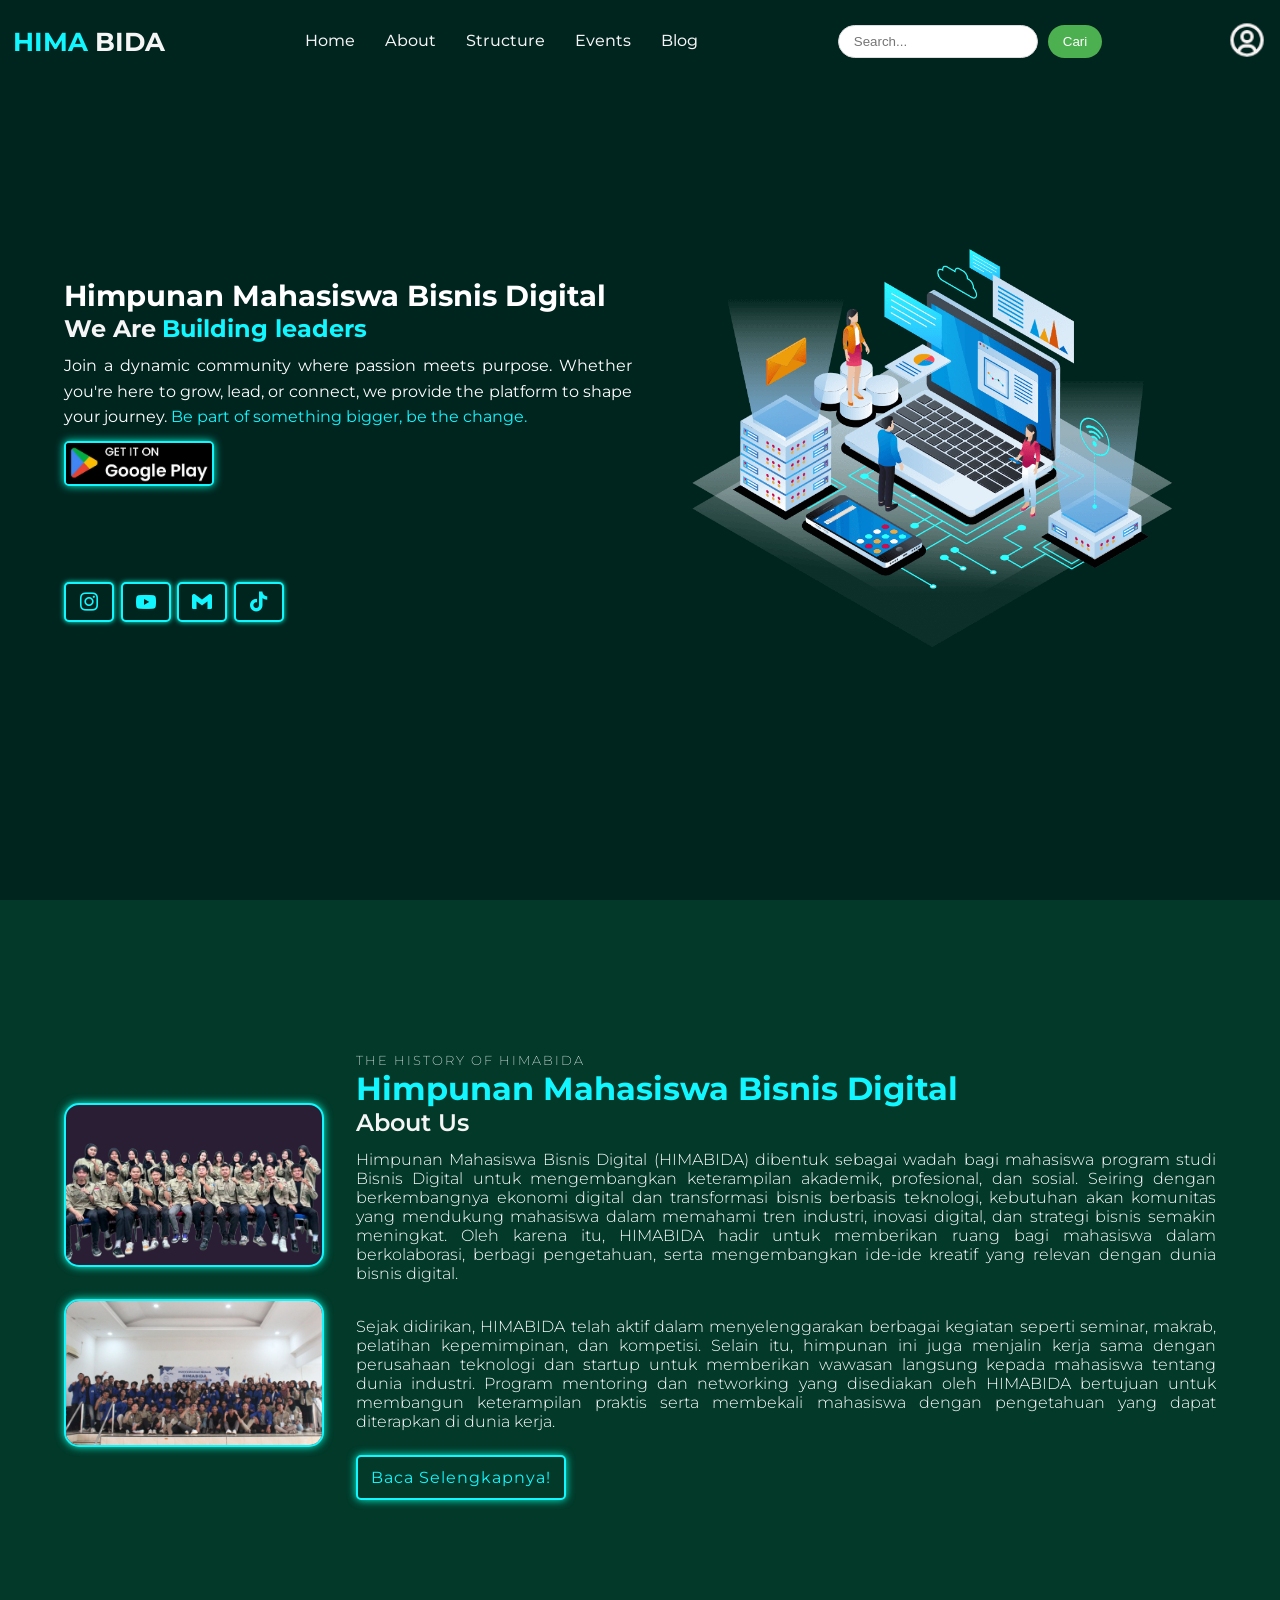
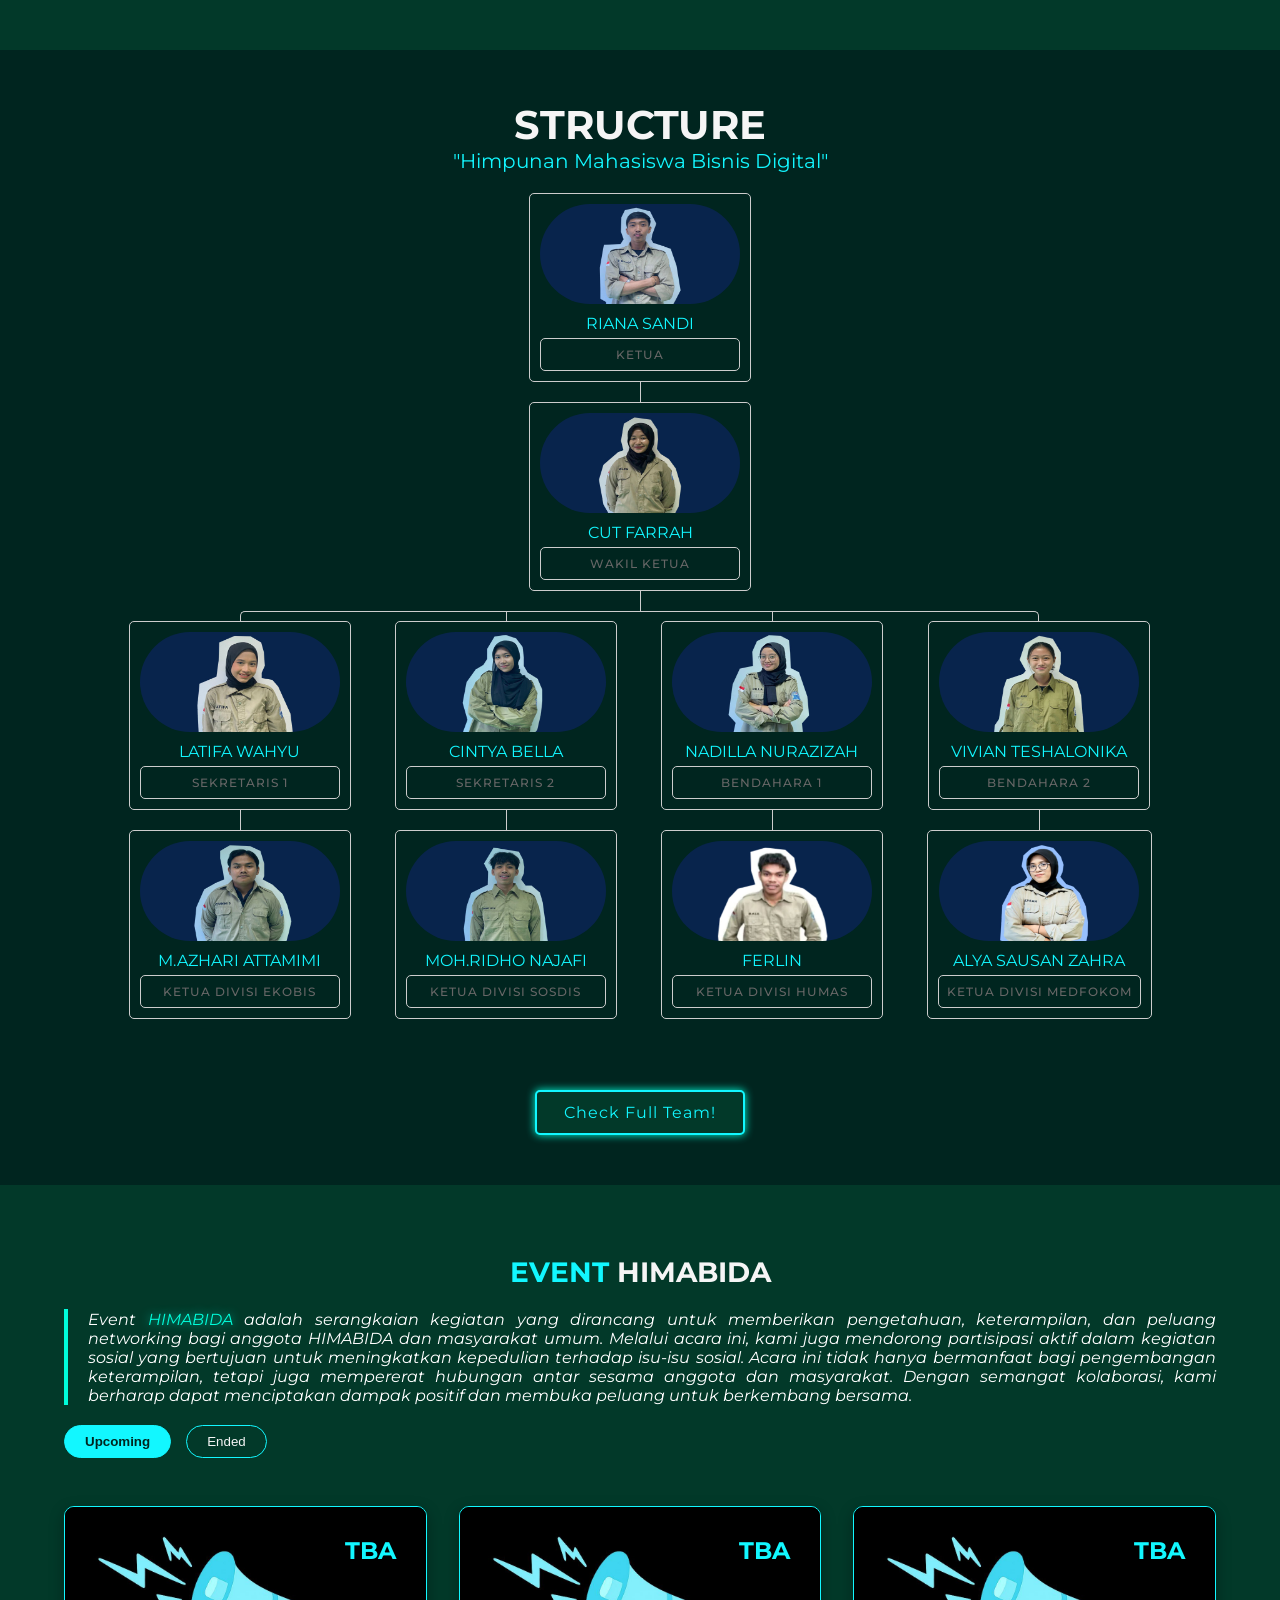
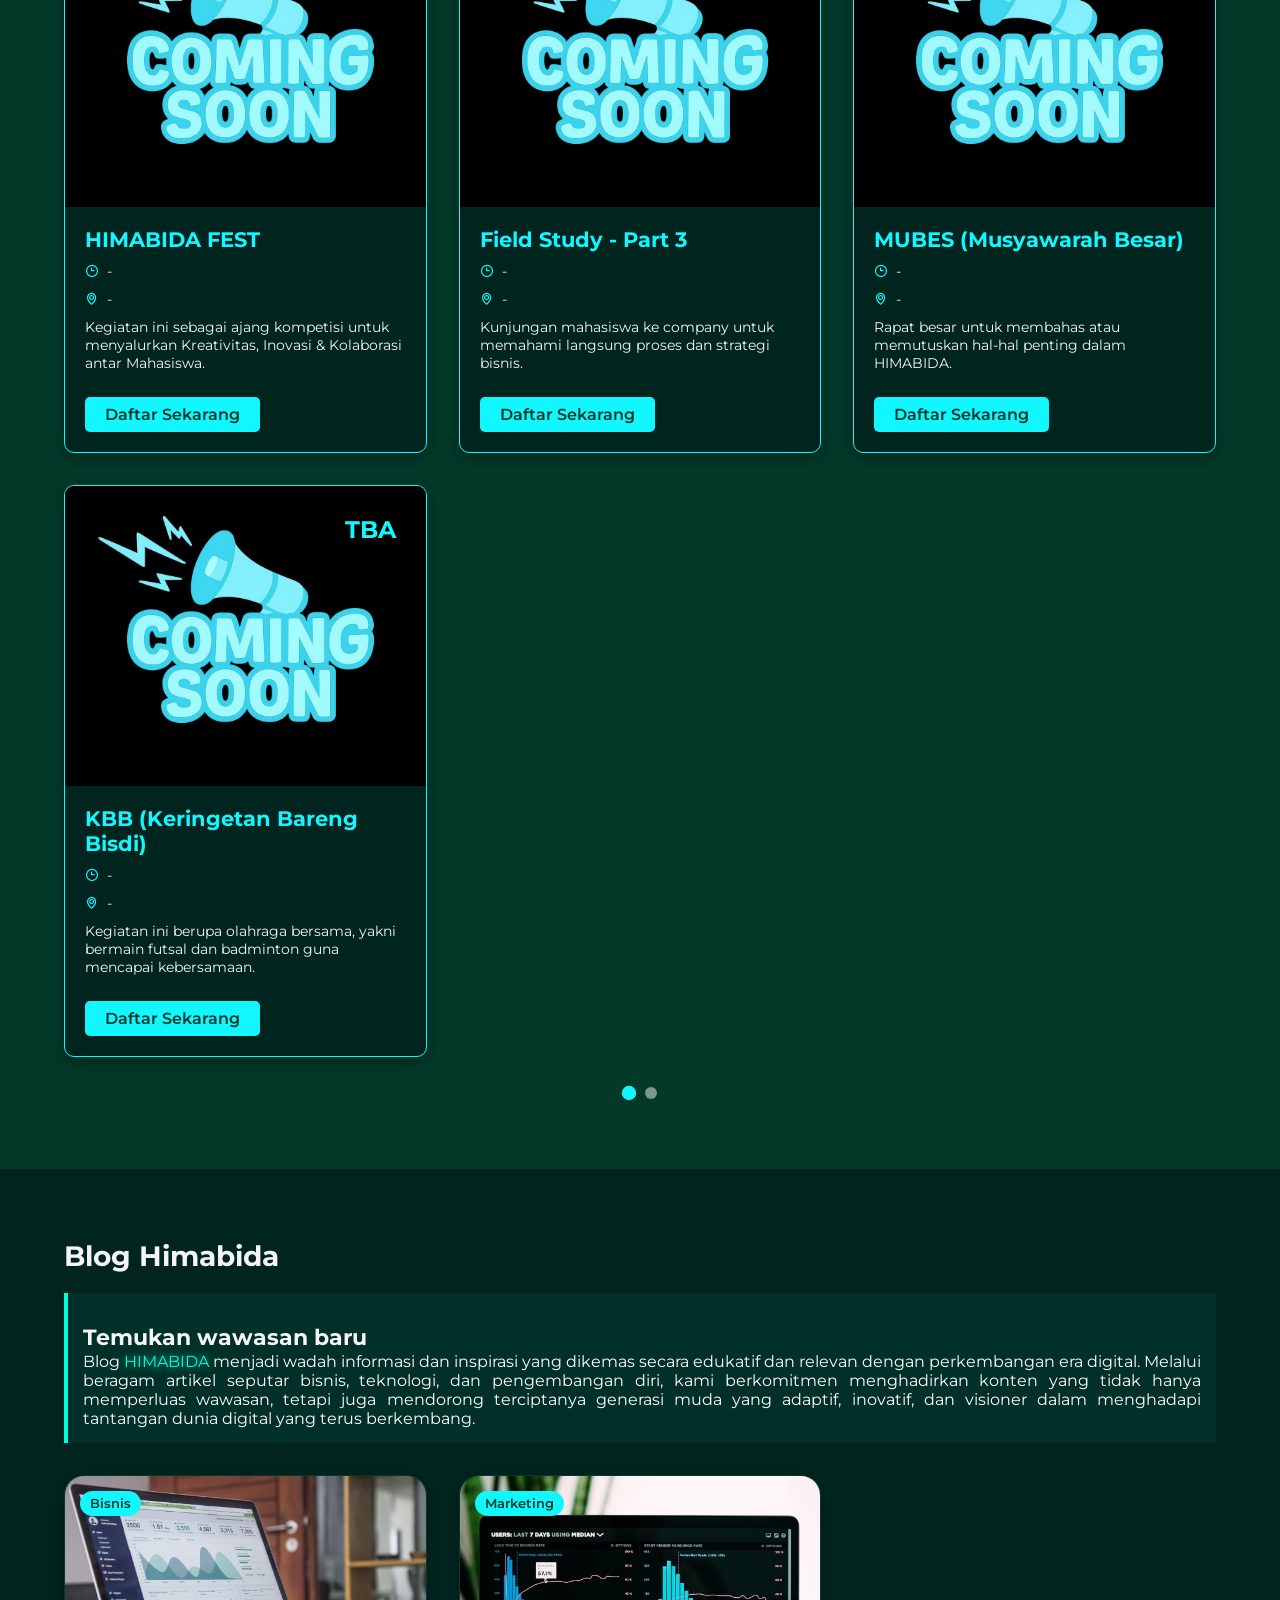
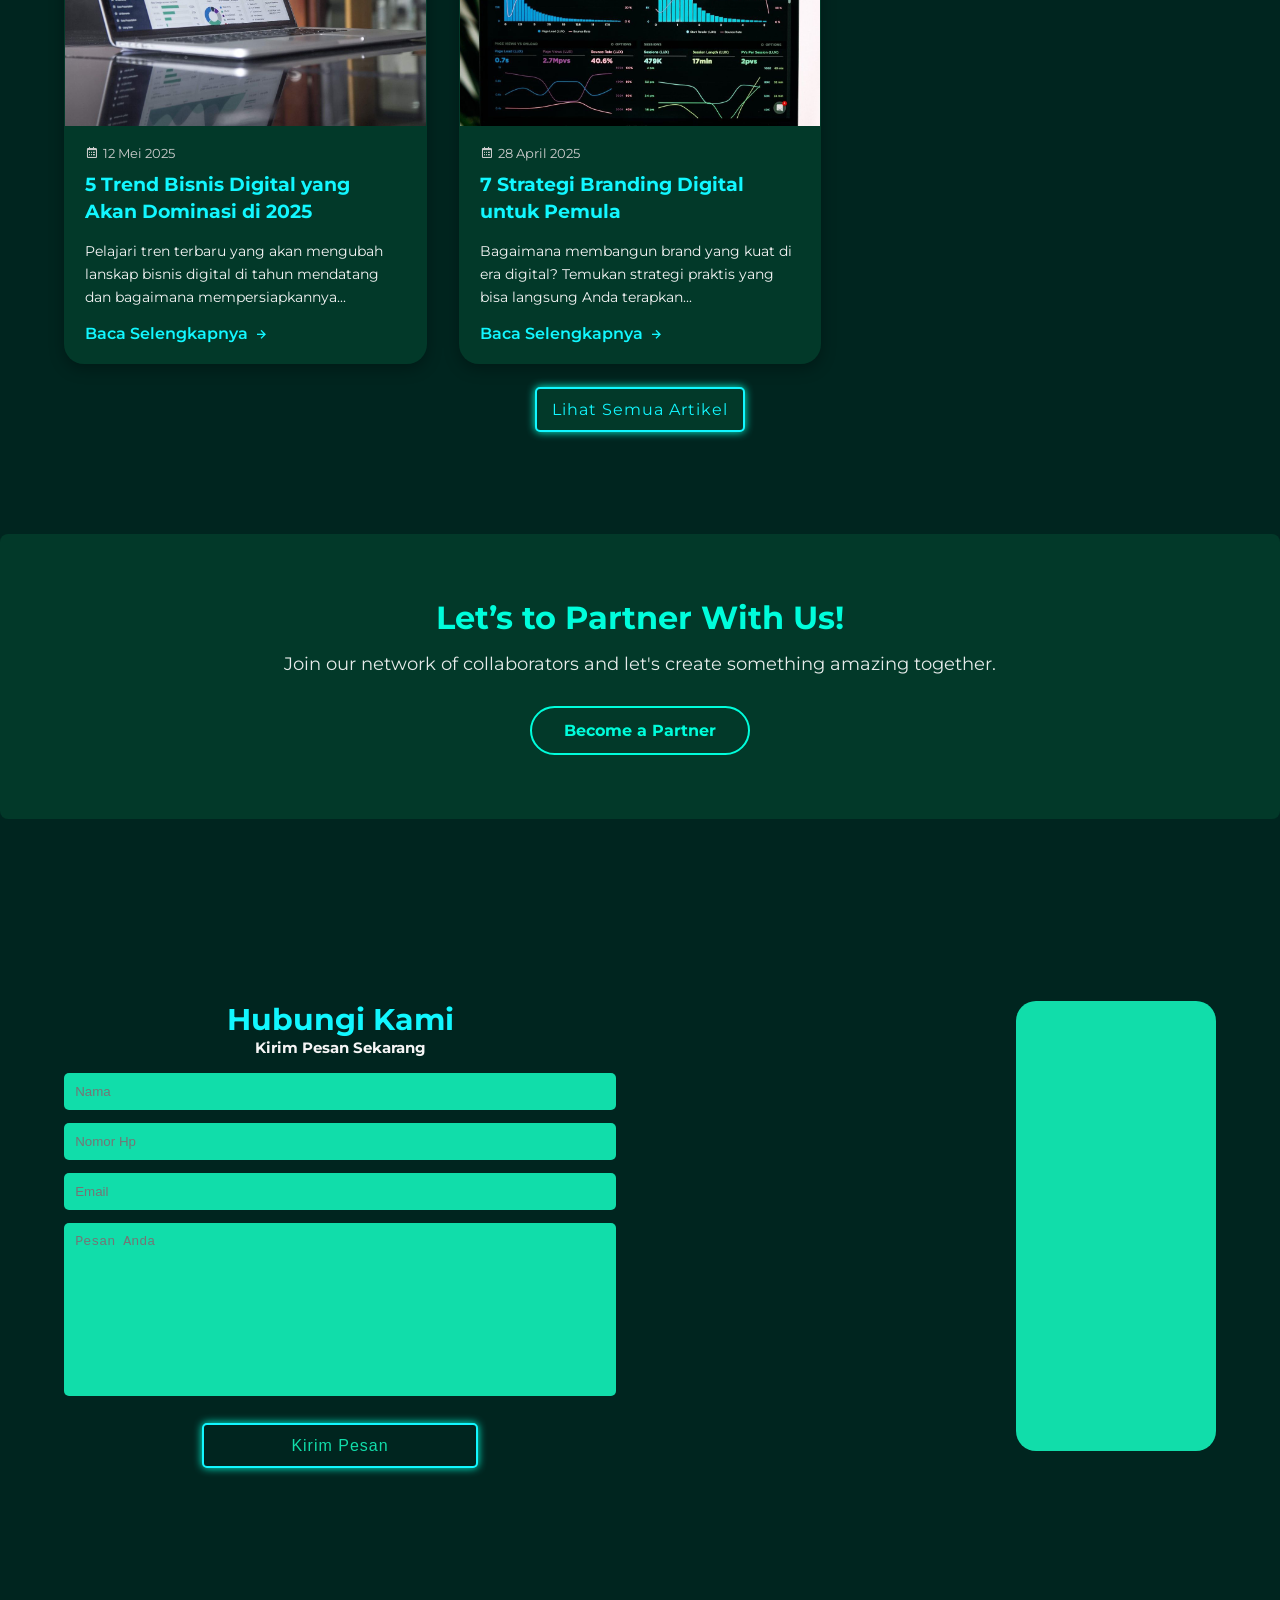
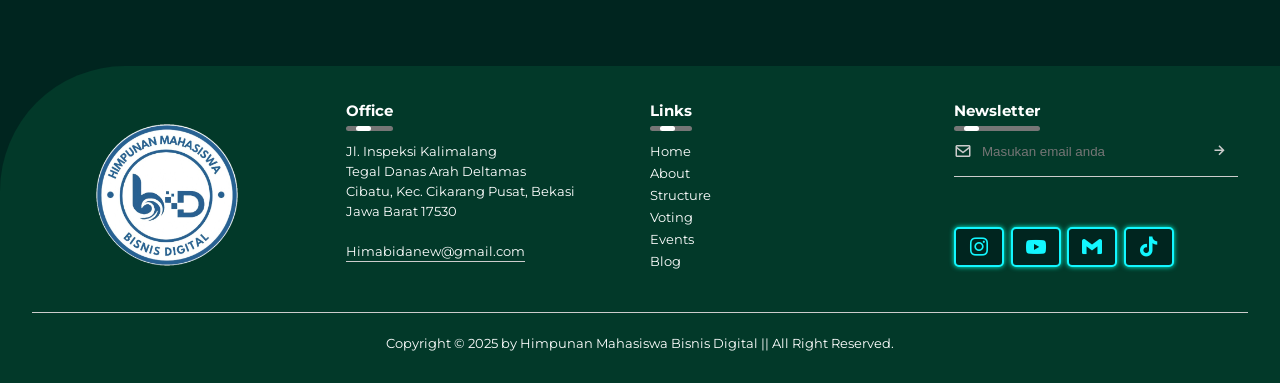
==== commit 3f60f55e: "Add files via upload" ====
--- a/index.html
+++ b/index.html
@@ -19,10 +19,11 @@
         <li><a href="#events"  >Events</a></li>
         <li><a href="#blog">Blog</a></li>
     </ul>
-<div class="box">
-    <input type="text" placeholder="Search...">
-    <a href="#"><i class='bx bx-search-alt-2'></i> </a>
-</div>
+    <div class="search-box">
+        <input type="text" id="searchInput" placeholder="Search..." class="search-input">
+        <button id="searchButton" class="search-btn">Cari</button>
+        <div id="searchResults" class="search-results"></div>
+      </div>
     
 <div class="header-icons">
     <a href="#" id="user-icon"><img src="user.png" alt="User"></a>
--- a/style.css
+++ b/style.css
@@ -515,7 +515,59 @@
         display: none;
     }
 }
-
+/* Search Box Styles */
+.search-box {
+    position: relative;
+    display: flex;
+    margin: 15px 0;
+  }
+  
+  .search-input {
+    padding: 8px 15px;
+    width: 200px;
+    border: 1px solid #ddd;
+    border-radius: 20px;
+    outline: none;
+  }
+  
+  .search-btn {
+    padding: 8px 15px;
+    margin-left: 10px;
+    background-color: #4CAF50;
+    color: white;
+    border: none;
+    border-radius: 20px;
+    cursor: pointer;
+  }
+  
+  .search-results {
+    position: absolute;
+    top: 100%;
+    left: 0;
+    width: 100%;
+    max-height: 300px;
+    overflow-y: auto;
+    background: white;
+    border: 1px solid #ddd;
+    border-radius: 5px;
+    box-shadow: 0 2px 5px rgba(0,0,0,0.1);
+    z-index: 1000;
+    display: none;
+  }
+  
+  .search-item {
+    padding: 10px;
+    cursor: pointer;
+    border-bottom: 1px solid #eee;
+  }
+  
+  .search-item:hover {
+    background-color: #f5f5f5;
+  }
+  
+  .search-item:last-child {
+    border-bottom: none;
+  }
 
 /* about Section css ----------------------------------------------------*/
 
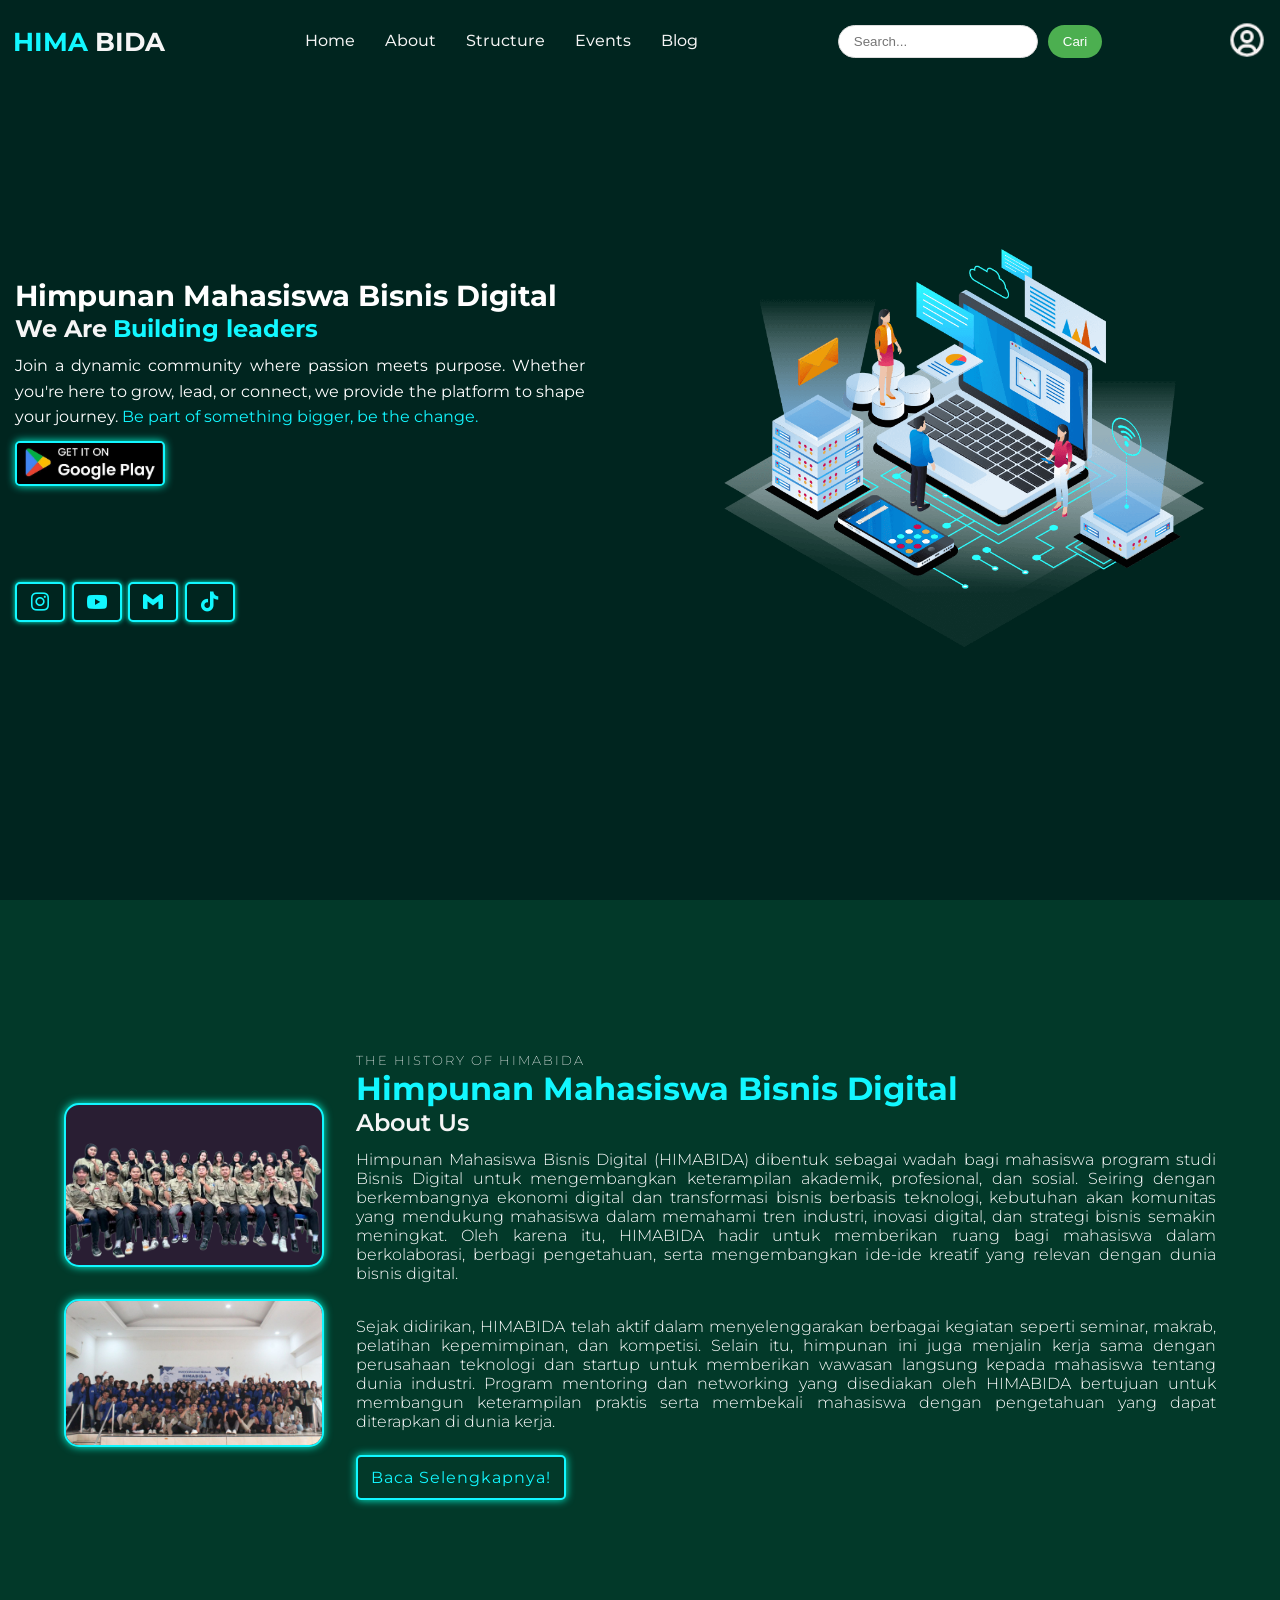
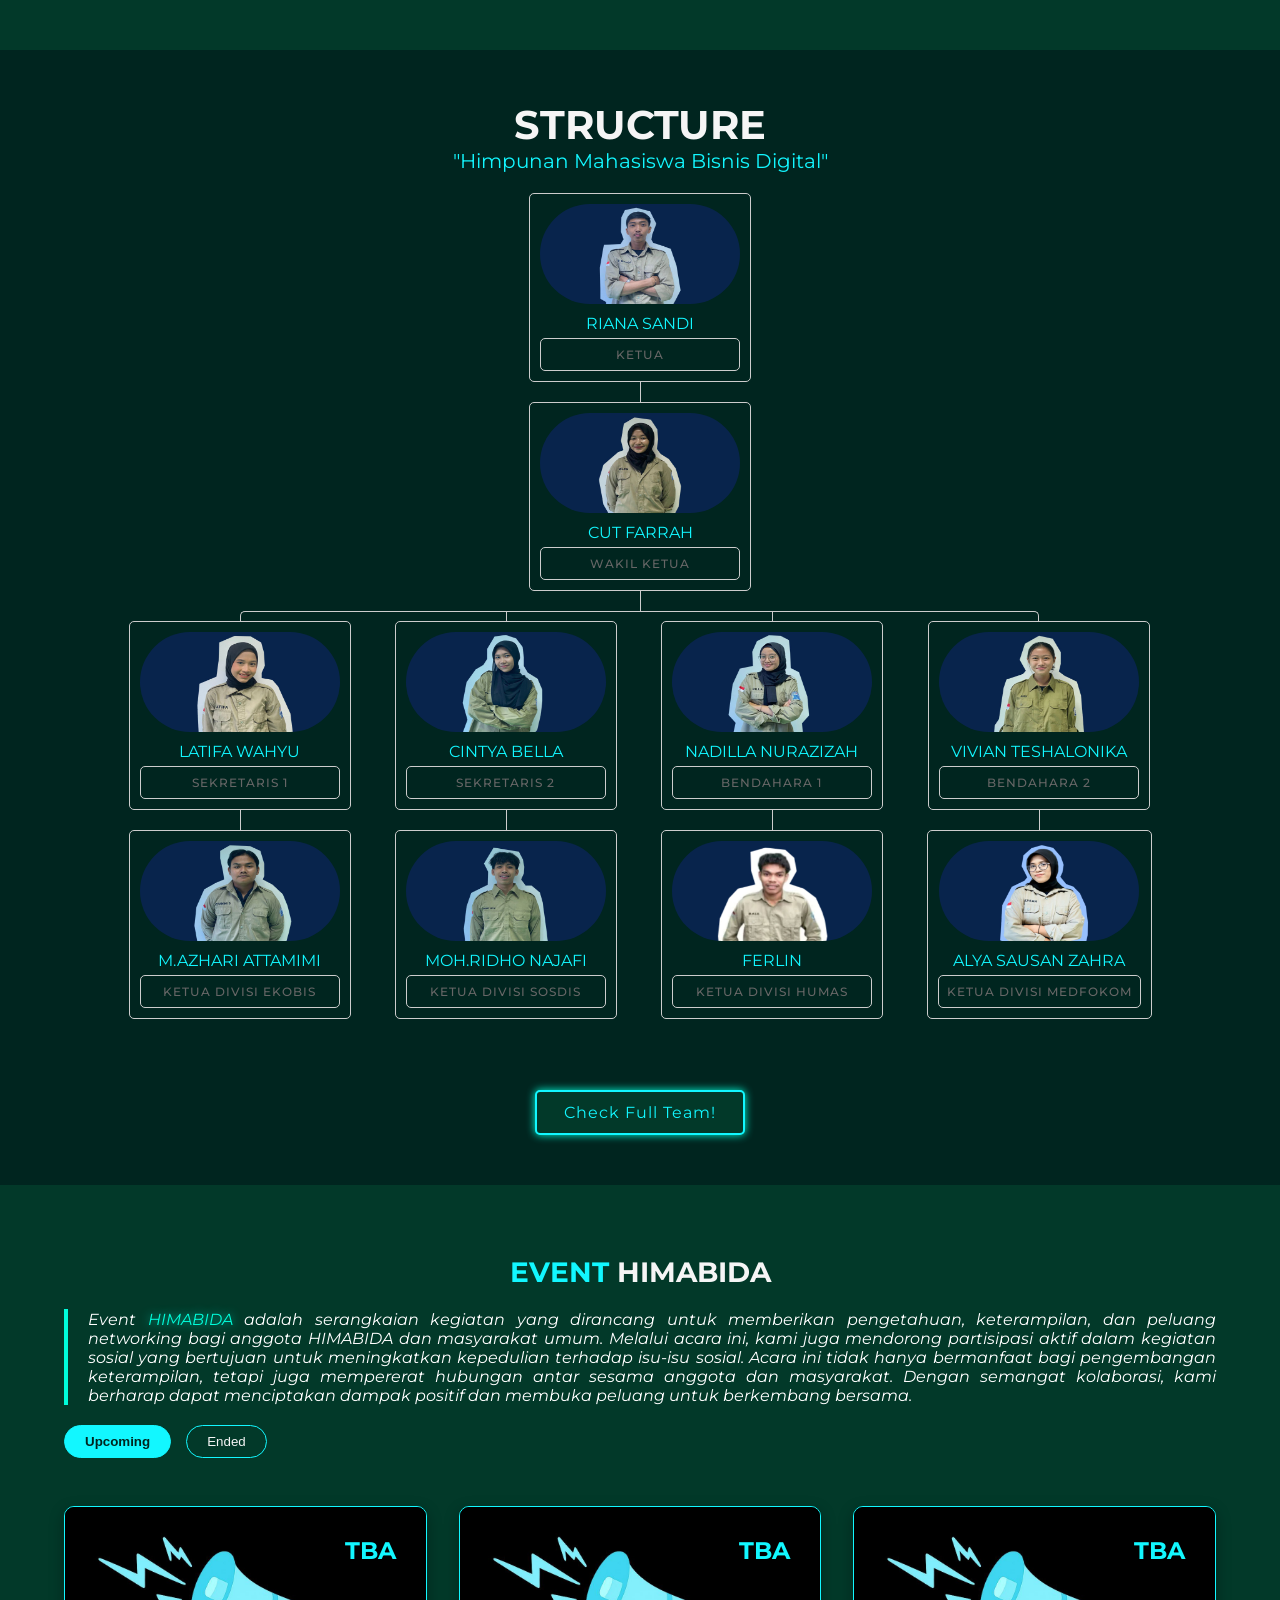
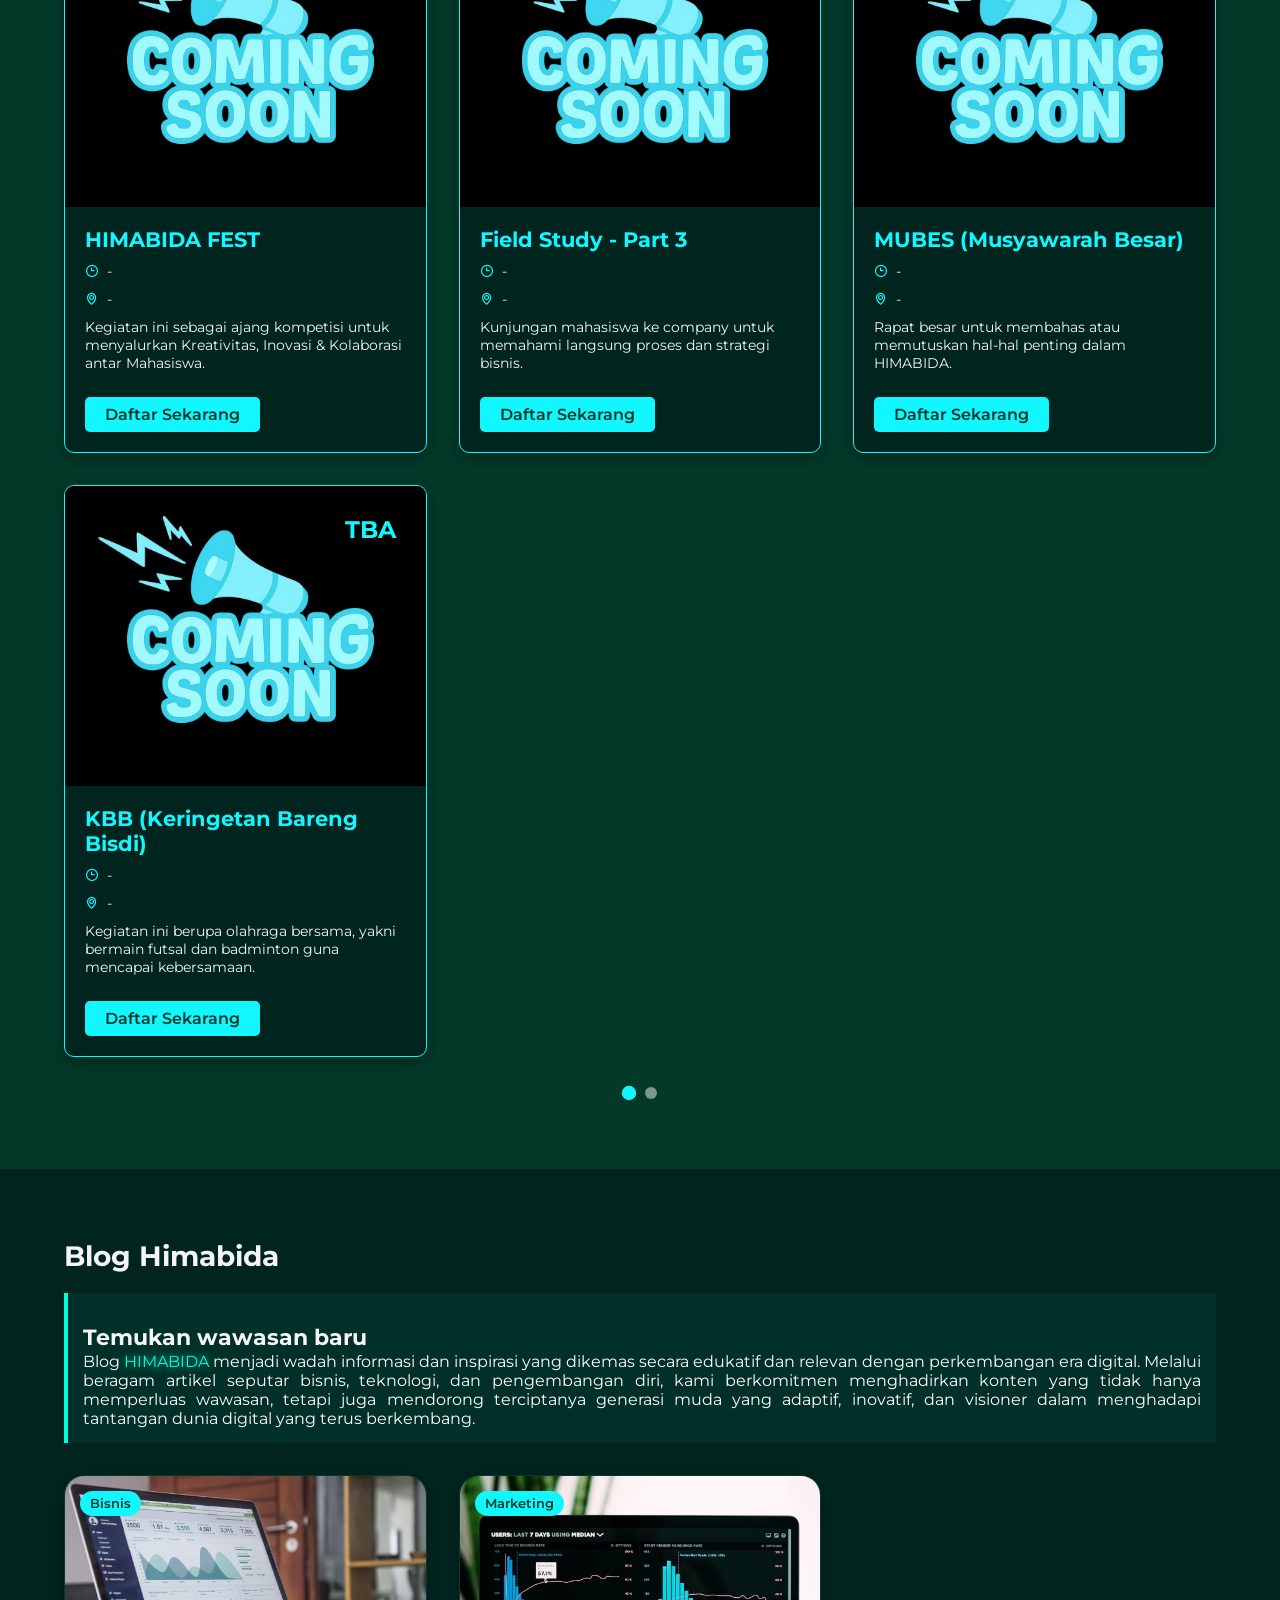
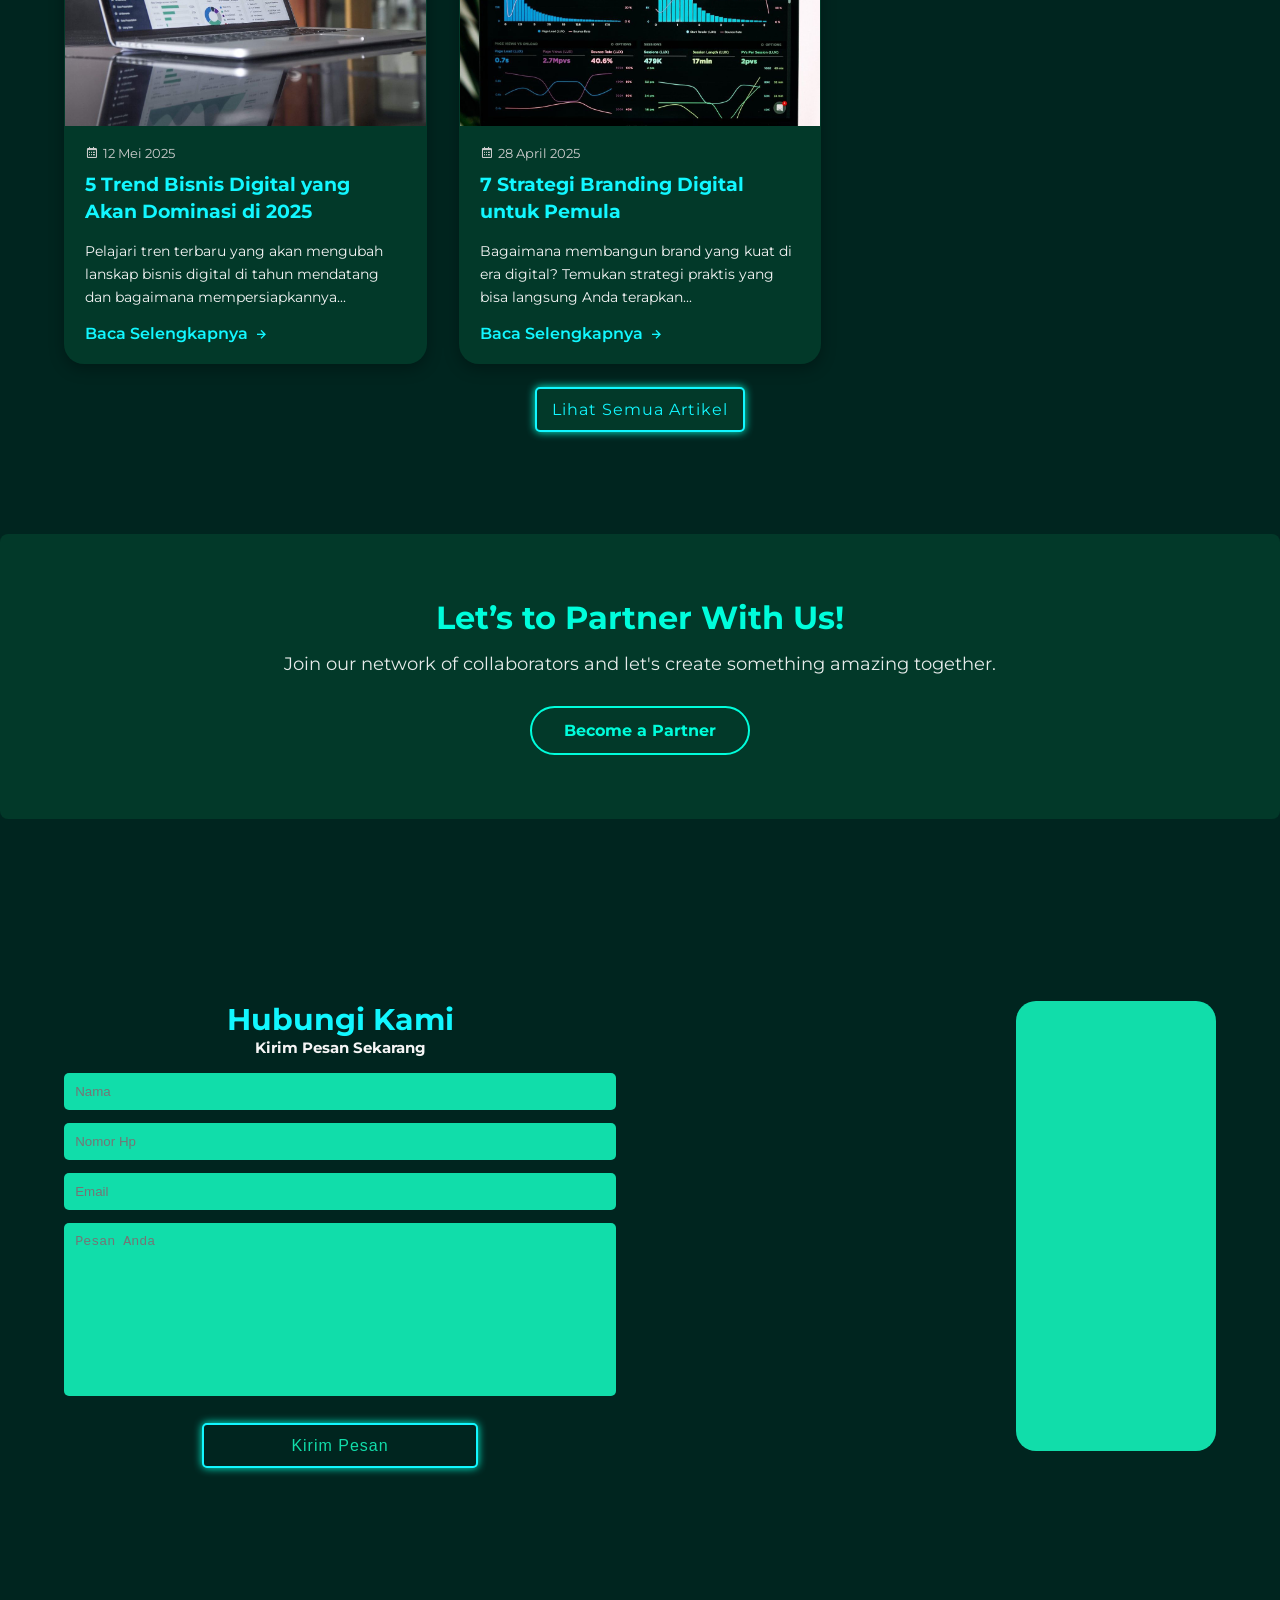
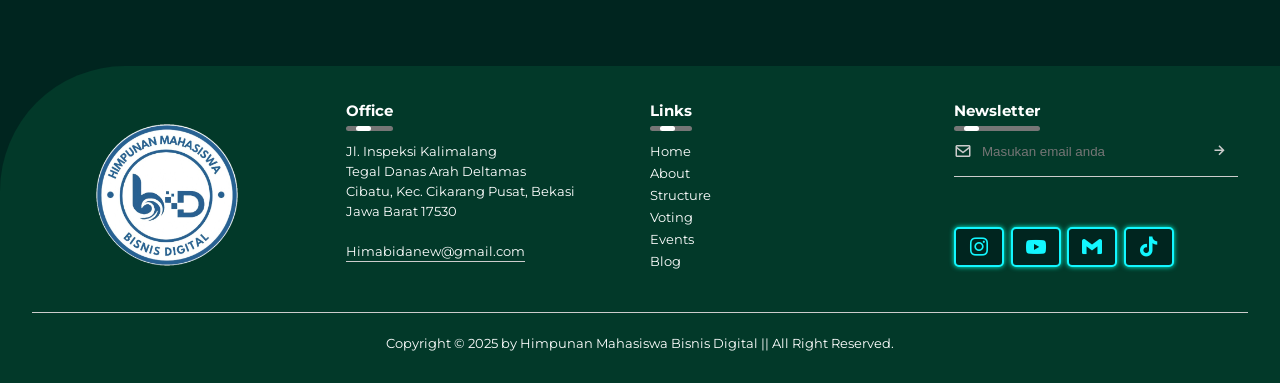
==== commit 29efa7ed: "Add files via upload" ====
--- a/index.html
+++ b/index.html
@@ -6,6 +6,7 @@
     <meta name="viewport" content="width=device-width, initial-scale=1.0">
     <title>HIMDABIDA</title>
     <link rel="stylesheet" href="style.css">
+    <link rel="stylesheet" href="responsive.css">
     <link href='https://unpkg.com/boxicons@2.1.4/css/boxicons.min.css' rel='stylesheet'>
 </head>
 <body>
--- a/style.css
+++ b/style.css
@@ -165,6 +165,7 @@
 }
 
 .home {
+    padding: 30px 0;
     position: relative;
     min-height: 100vh;
     height: 100%;
@@ -179,7 +180,26 @@
 
 .home-content{
     max-width: 600px;
-}
+    flex-direction: column;
+    padding: 0 15px;
+}
+
+@media (max-width: 768px) {
+    .home-content h1 {
+      font-size: 2rem;
+      margin-bottom: 15px;
+    }
+    
+    .home-content p {
+      font-size: 1rem;
+      margin-bottom: 20px;
+    }
+    
+    .cta-button {
+      padding: 10px 20px;
+      font-size: 0.9rem;
+    }
+  }
 
 .home-content h1{
     font-size: var(--big-font);
@@ -559,10 +579,23 @@
     padding: 10px;
     cursor: pointer;
     border-bottom: 1px solid #eee;
+    color: #000000; /* TEKS HITAM */
   }
   
   .search-item:hover {
     background-color: #f5f5f5;
+  }
+  
+  .search-title {
+    font-weight: bold;
+    color: #000000; /* JUDUL HITAM */
+    margin-bottom: 5px;
+    font-size: 14px;
+  }
+  
+  .search-desc {
+    color: #000000; /* DESKRIPSI HITAM */
+    font-size: 13px;
   }
   
   .search-item:last-child {
@@ -663,7 +696,25 @@
     grid-gap: 2em;
     background: var(--secon-bg-color);
 }
-
+@media (max-width: 768px) {
+    .about-img {
+      width: 100%;
+      margin-bottom: 20px;
+    }
+    
+    .about-text {
+      width: 100%;
+      padding: 0;
+    }
+    
+    .about-text h2 {
+      font-size: 1.5rem;
+    }
+    
+    .about-text p {
+      font-size: 0.9rem;
+    }
+  }
 .about .img-about{
     text-align: center;
     position: relative;
@@ -1254,7 +1305,19 @@
     }
 }
 
-
+@media (max-width: 768px) {
+    .structure-item {
+      padding: 15px;
+    }
+    
+    .structure-item h3 {
+      font-size: 1.2rem;
+    }
+    
+    .structure-item p {
+      font-size: 0.9rem;
+    }
+  }
 .tree {
 	width: 100%;
 	height: auto;
@@ -1801,7 +1864,24 @@
     width: 100%;
     height: 100%;
 }
-
+@media (max-width: 768px) {
+    .contact-form, .contact-info {
+      width: 100%;
+      padding: 0;
+    }
+    
+    .contact-info {
+      margin-top: 30px;
+    }
+    
+    input, textarea {
+      width: 100%;
+    }
+    
+    .submit-btn {
+      width: 100%;
+    }
+  }
 
 /* footer css */
 
@@ -1815,7 +1895,24 @@
     font-size: 13px;
     line-height: 20px;
 }
-
+@media (max-width: 768px) {
+    .footer-links {
+      flex-direction: column;
+      margin: 15px 0;
+    }
+    
+    .footer-links a {
+      margin: 5px 0;
+    }
+    
+    .social-icons {
+      margin-top: 15px;
+    }
+    
+    .copyright {
+      font-size: 0.8rem;
+    }
+  }
 .row{
     width: 95%;
     margin: auto;
--- a/responsive.css
+++ b/responsive.css
@@ -0,0 +1,76 @@
+/* ===== RESPONSIVE FIX ===== */
+@media (max-width: 768px) {
+    /* Home Section */
+    #home .container {
+      padding: 20px 15px !important;
+    }
+    
+    /* About Section */
+    #about .row {
+      flex-direction: column-reverse;
+    }
+    #about img {
+      width: 100% !important;
+      margin-top: 20px;
+    }
+    
+    /* Structure Section */
+    .structure-item {
+      margin-bottom: 15px;
+    }
+    
+    /* Contact Section */
+    #contact .row {
+      flex-direction: column;
+    }
+    .contact-form, 
+    .contact-info {
+      width: 100% !important;
+      padding: 0 15px !important;
+    }
+    
+    /* Footer */
+    .footer-links {
+      flex-direction: column !important;
+      align-items: center;
+    }
+    .footer-links a {
+      margin: 5px 0 !important;
+    }
+  }
+  
+  @media (max-width: 576px) {
+    /* Perbaikan untuk HP kecil */
+    .navbar-brand img {
+      width: 120px !important;
+    }
+    h1 {
+      font-size: 1.8rem !important;
+    }
+    h2 {
+      font-size: 1.5rem !important;
+    }
+  }
+
+@media (max-width: 768px) {
+  section {
+    padding: 30px 0 !important;
+  }
+  .container {
+    padding: 0 15px !important;
+  }
+}
+
+img {
+  max-width: 100%;
+  height: auto;
+}
+
+@media (max-width: 768px) {
+  .navbar-collapse {
+    background: #fff !important;
+    padding: 15px;
+    margin-top: 10px;
+    border-radius: 5px;
+  }
+}
